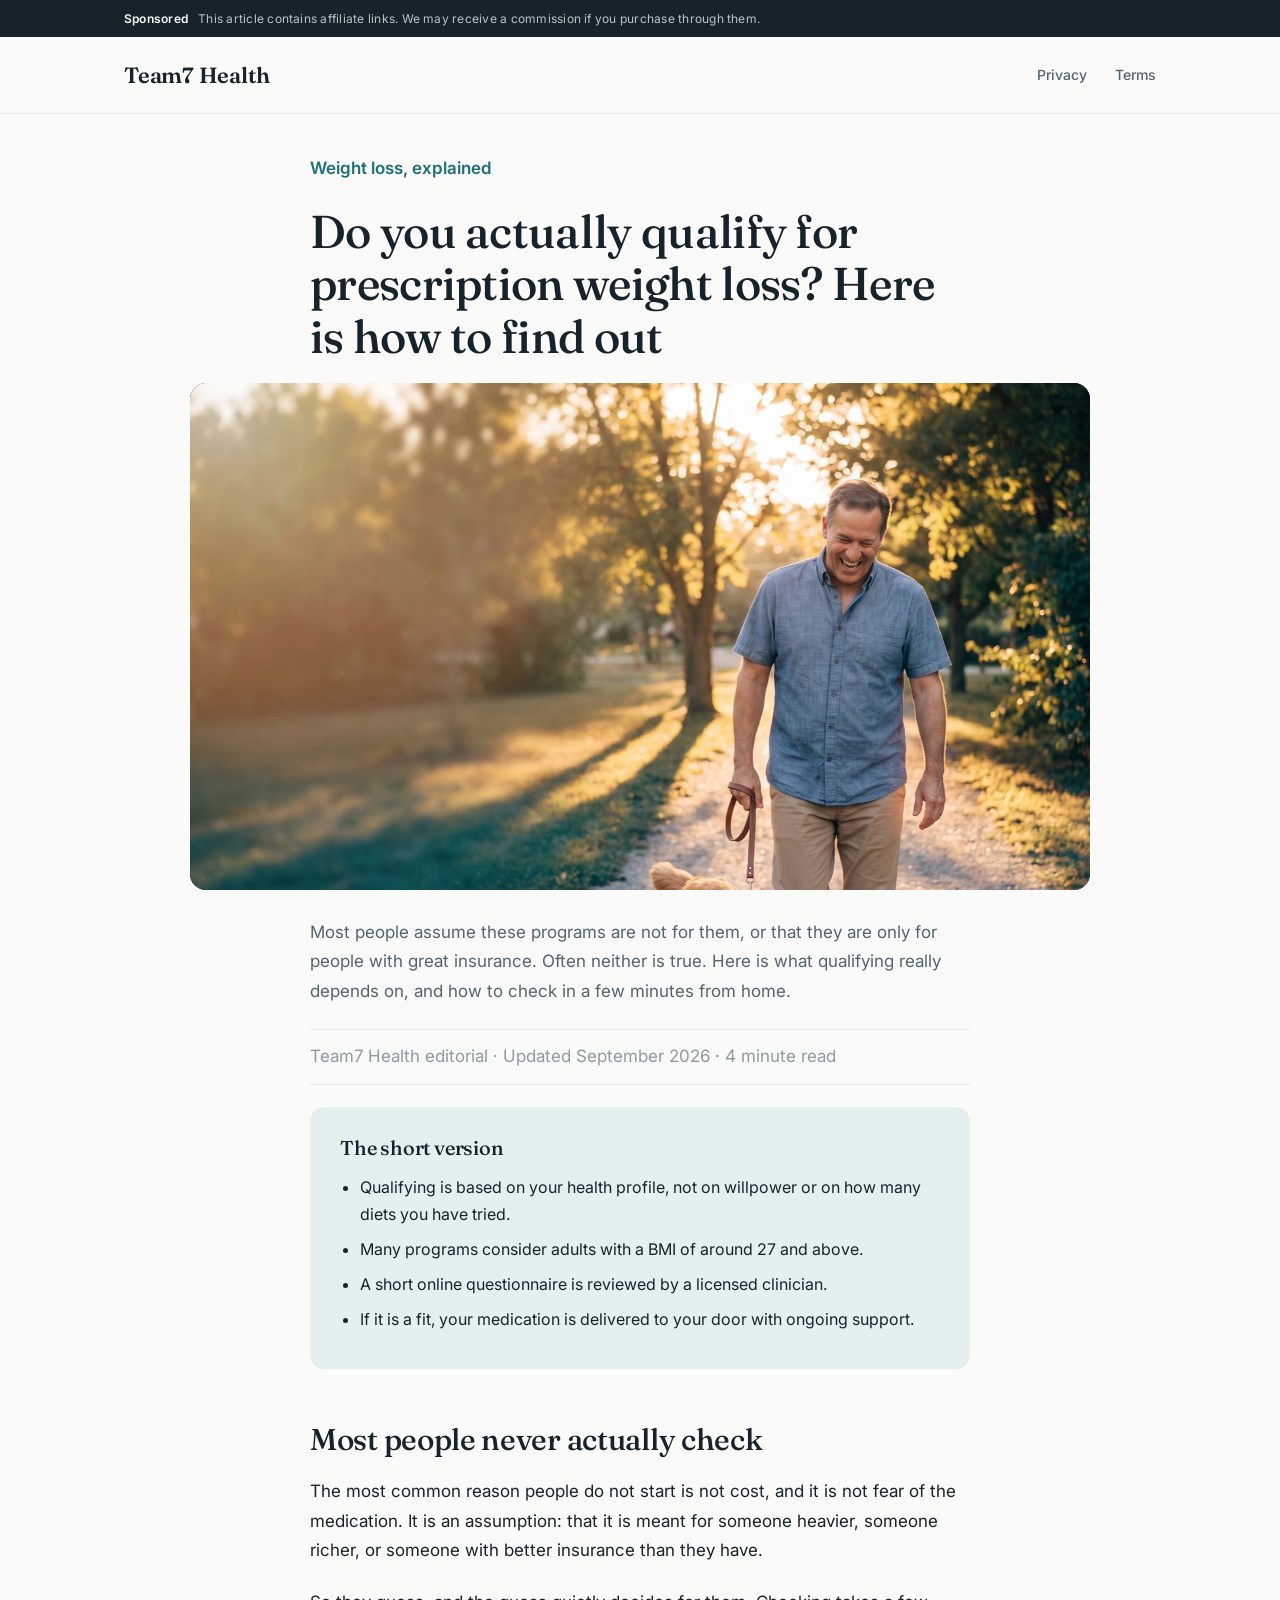
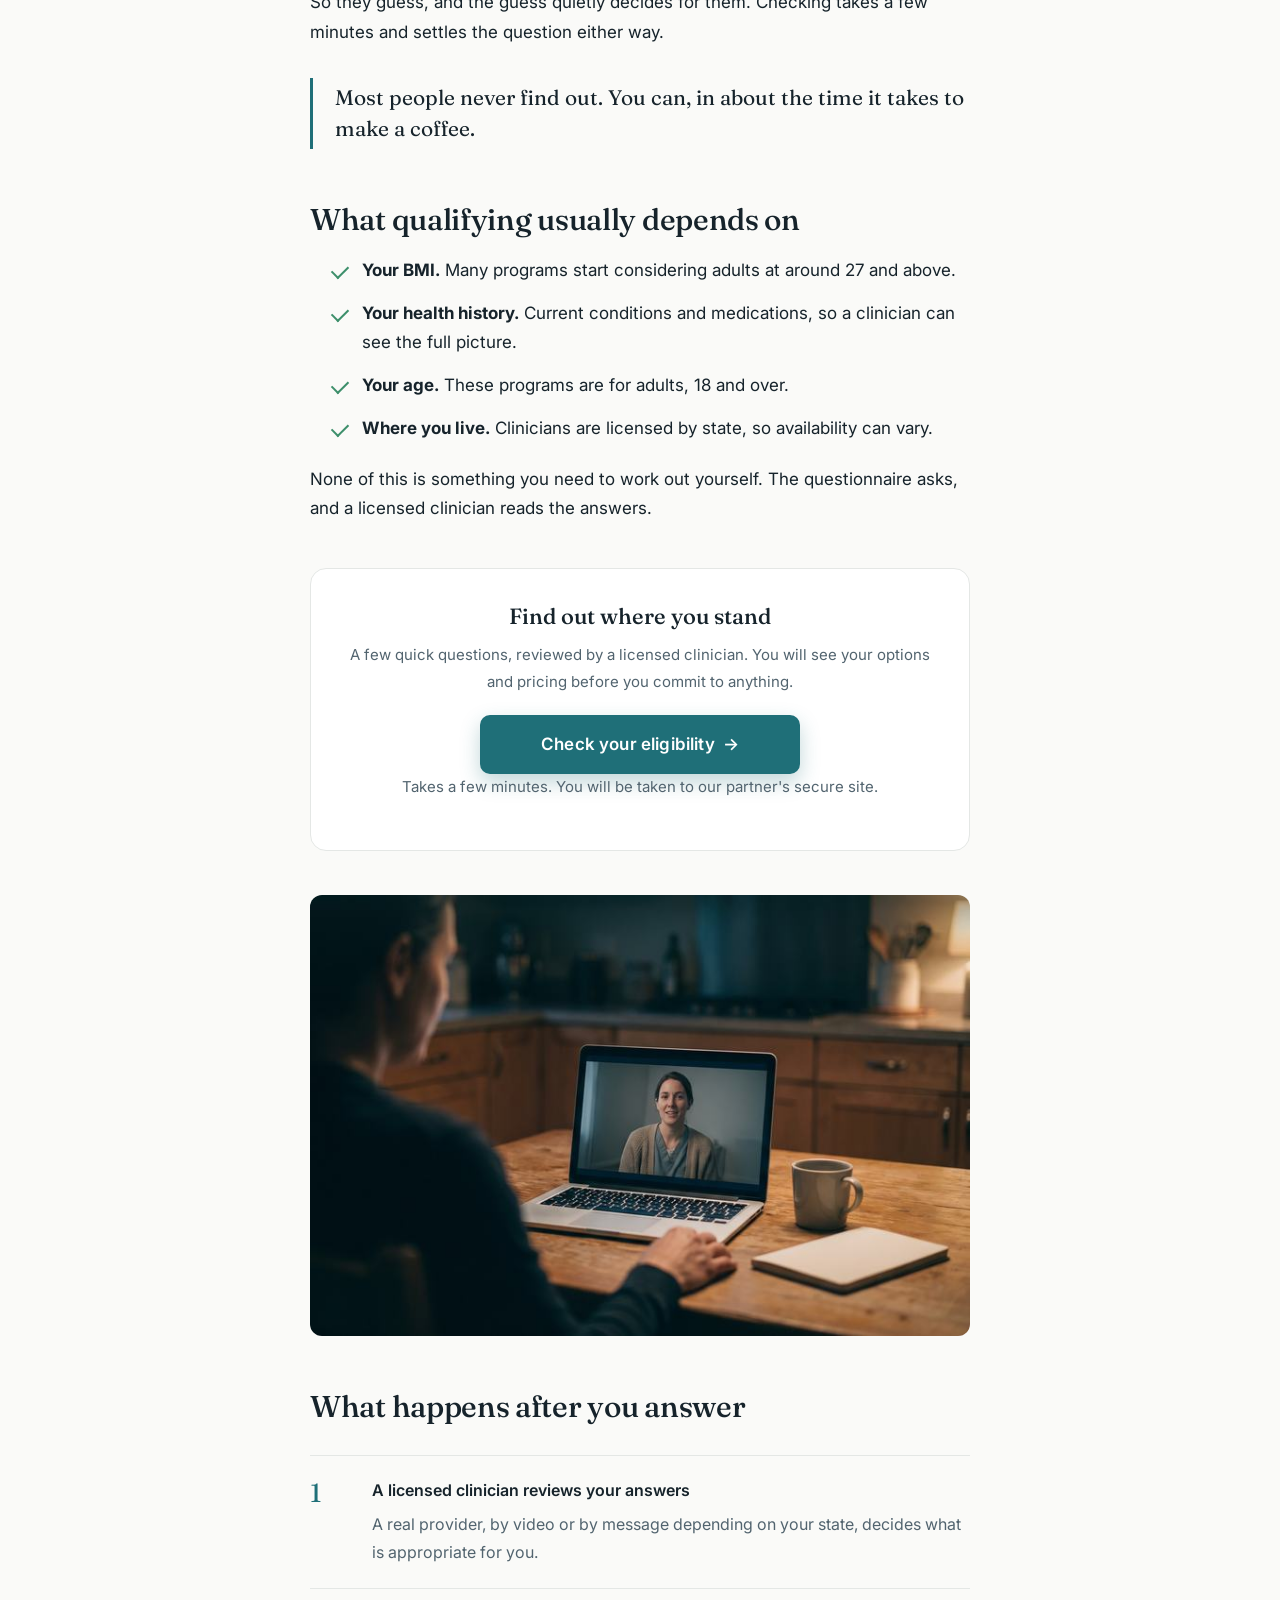
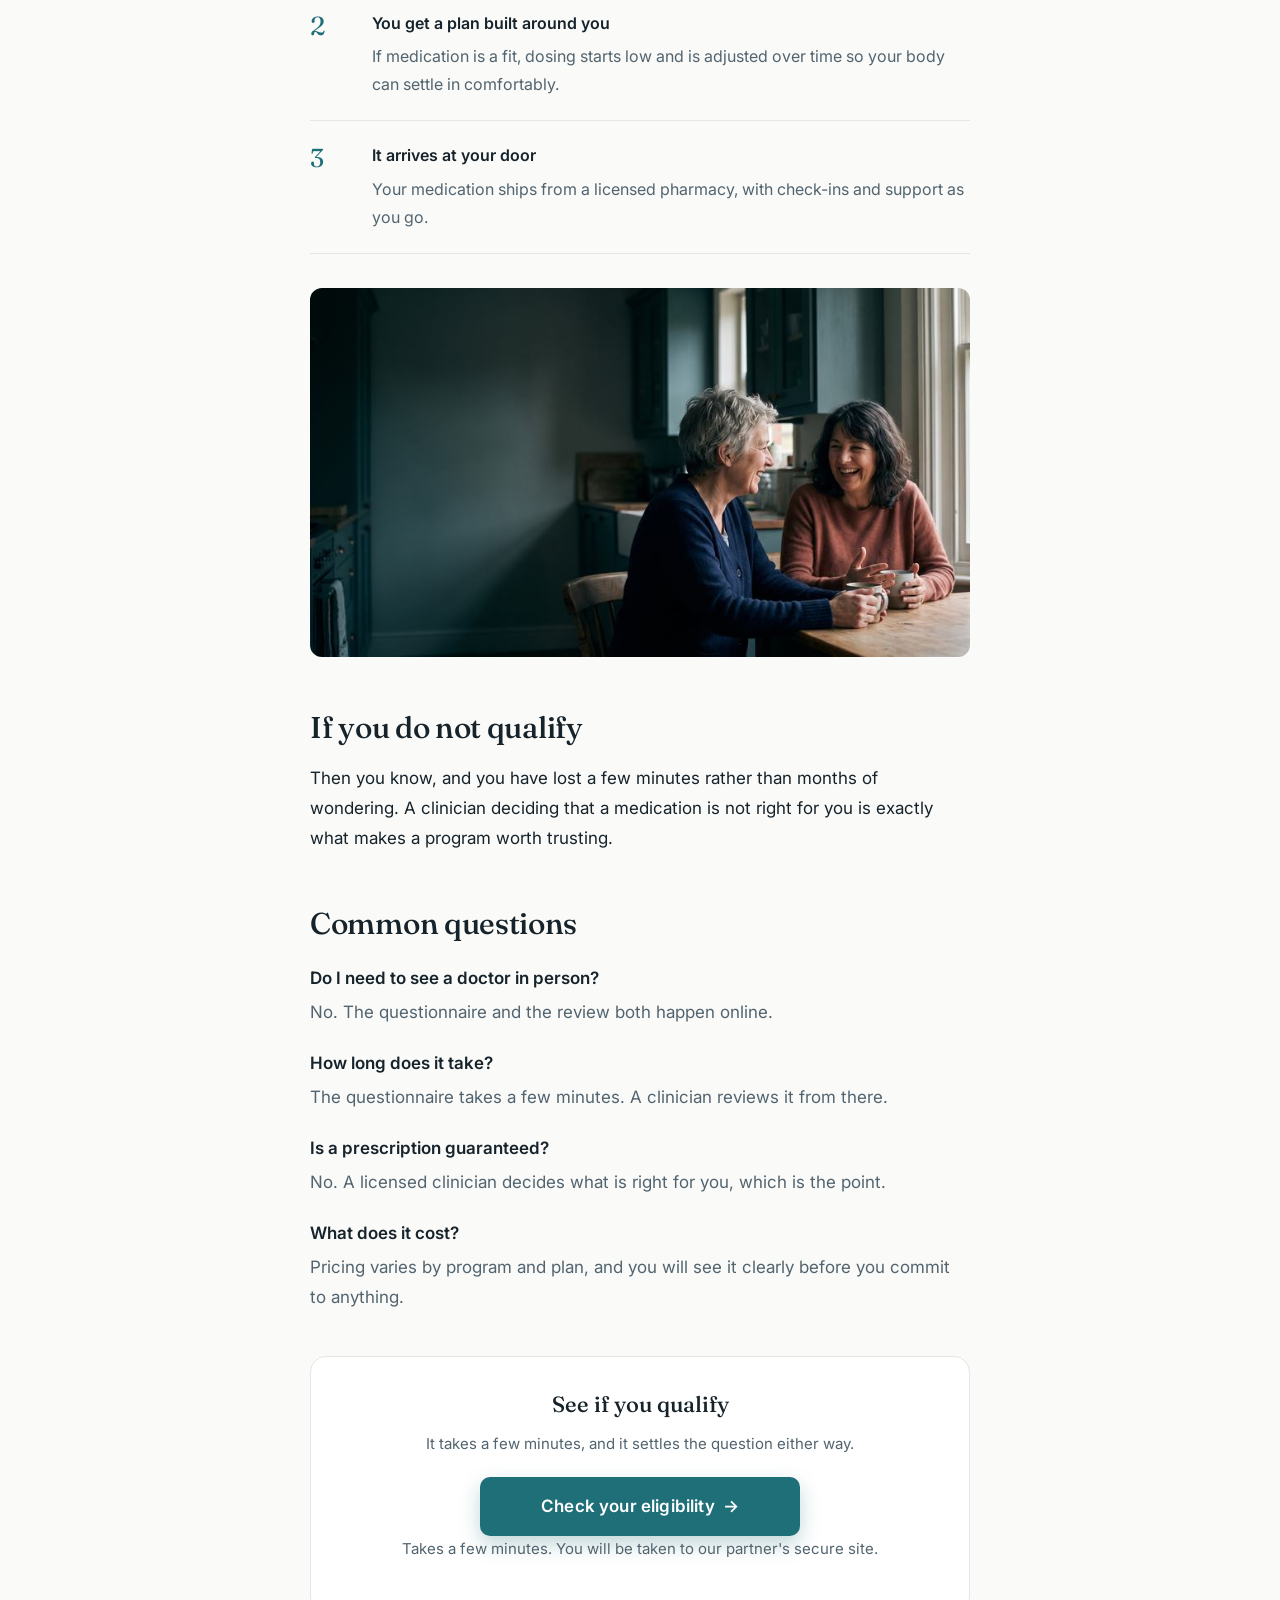
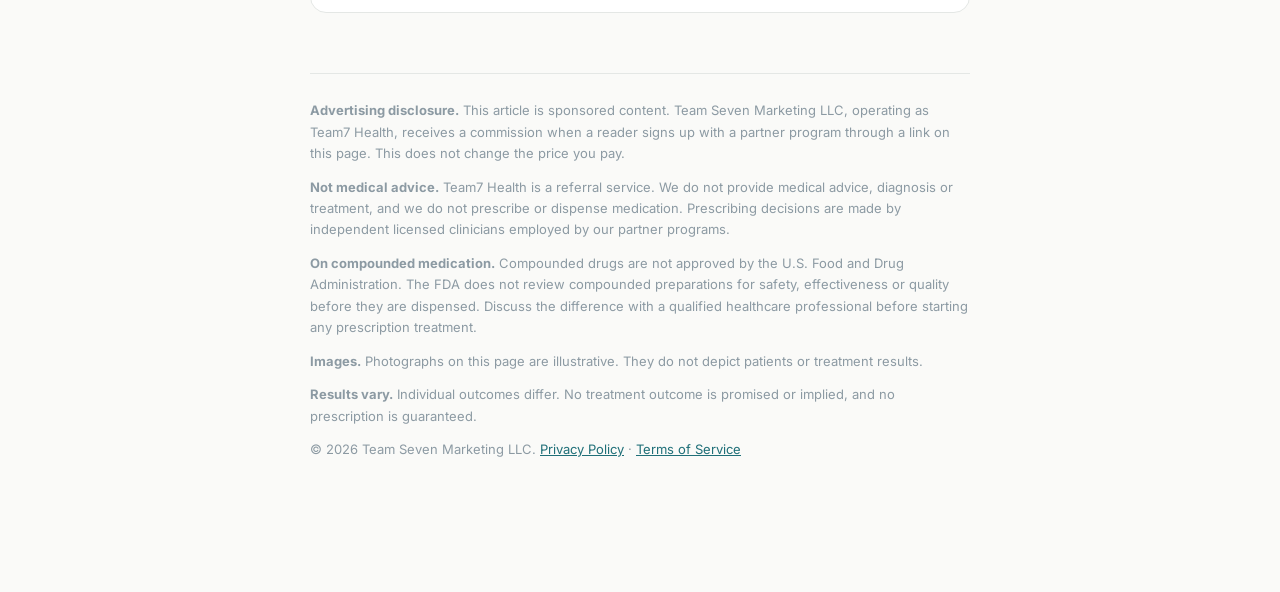
==== guide-b.html @ 20cb5b80 "tracking: carry CTA + variant to /go so click-out attribution survives unload" ====
<!DOCTYPE html>
<html lang="en">
<head>
<meta charset="UTF-8">
<meta name="viewport" content="width=device-width, initial-scale=1.0">
<title>Do you qualify for prescription weight loss? | Team7 Health</title>
<meta name="description" content="What qualifying for a prescription weight-loss program actually involves, and how to find out in a few minutes.">
<meta name="robots" content="noindex, follow">
<link rel="stylesheet" href="styles.css">
<script>try{sessionStorage.setItem('t7_ab_page','advertorial_v2_qualify');}catch(e){}</script>
<script src="analytics.js"></script>
<style>
  /* ---- Advertorial-only styles. Scoped so shared pages are untouched. ---- */
  .ad-label {
    background: var(--text-primary);
    color: #FAFAF8;
    font-size: 12px;
    letter-spacing: 0.02em;
    padding: 9px 0;
  }
  .ad-label .wrap { display: flex; gap: 10px; align-items: baseline; flex-wrap: wrap; }
  .ad-label strong { font-weight: 600; }
  .ad-label span { color: #B9C4C9; }

  .article { padding: 40px 0 120px; }
  .measure { max-width: 660px; margin: 0 auto; }

  .kicker {
    font-family: var(--font-body);
    font-size: 13px;
    font-weight: 600;
    color: var(--accent);
    margin: 0 0 14px;
  }
  h1.headline {
    font-family: var(--font-display);
    font-weight: 500;
    font-size: clamp(30px, 5.2vw, 46px);
    line-height: 1.14;
    letter-spacing: -0.015em;
    margin: 0 0 20px;
  }
  .standfirst {
    font-size: 19px;
    line-height: 1.65;
    color: var(--text-secondary);
    margin: 0 0 24px;
  }
  .byline {
    font-size: 13px;
    color: var(--text-muted);
    border-top: 1px solid var(--border);
    border-bottom: 1px solid var(--border);
    padding: 12px 0;
    margin-bottom: 36px;
  }

  .lead-img {
    width: 100%;
    max-width: 900px;
    margin: 0 auto 44px;
    display: block;
    height: clamp(220px, 38vw, 380px);
    object-fit: cover;
    border-radius: 14px;
  }

  .article p { font-size: 17px; line-height: 1.75; margin: 0 0 22px; }
  .article h2 {
    font-family: var(--font-display);
    font-weight: 500;
    font-size: clamp(23px, 3.4vw, 30px);
    line-height: 1.25;
    letter-spacing: -0.01em;
    margin: 52px 0 18px;
  }
  .article h3 {
    font-family: var(--font-body);
    font-size: 16px;
    font-weight: 600;
    margin: 30px 0 10px;
  }
  .article ul { margin: 0 0 22px; padding-left: 22px; }
  .article li { font-size: 17px; line-height: 1.7; margin-bottom: 10px; }
  .article a { color: var(--accent); }

  .summary {
    background: var(--accent-soft);
    border-radius: 14px;
    padding: 28px 30px;
    margin: 0 0 44px;
  }
  .summary h2 { margin: 0 0 14px; font-size: 20px; }
  .summary ul { margin: 0; padding-left: 20px; }
  .summary li { font-size: 16px; margin-bottom: 8px; }

  /* Process sequence - genuinely a sequence, so it is numbered */
  .seq { margin: 30px 0 34px; border-top: 1px solid var(--border); }
  .seq-item {
    display: grid;
    grid-template-columns: 44px 1fr;
    gap: 18px;
    padding: 22px 0;
    border-bottom: 1px solid var(--border);
  }
  .seq-num {
    font-family: var(--font-display);
    font-size: 26px;
    color: var(--accent);
    line-height: 1;
    padding-top: 2px;
  }
  .seq-item h3 { margin: 0 0 6px; }
  .seq-item p { margin: 0; font-size: 16px; color: var(--text-secondary); }

  .compare { width: 100%; border-collapse: collapse; margin: 26px 0 30px; font-size: 15px; }
  .compare th, .compare td {
    text-align: left; padding: 13px 14px; border-bottom: 1px solid var(--border); vertical-align: top;
  }
  .compare th { font-weight: 600; font-size: 13px; color: var(--text-muted); }
  .compare td:first-child { font-weight: 500; width: 34%; }

  .callout {
    border-left: 3px solid var(--accent);
    padding: 4px 0 4px 22px;
    margin: 30px 0 34px;
  }
  .callout p { margin: 0; font-family: var(--font-display); font-size: 21px; line-height: 1.5; color: var(--text-primary); }

  .checklist { list-style: none; padding: 0; margin: 22px 0 30px; }
  .checklist li {
    padding-left: 30px;
    position: relative;
    margin-bottom: 14px;
  }
  .checklist li::before {
    content: "";
    position: absolute; left: 0; top: 9px;
    width: 14px; height: 8px;
    border-left: 2px solid var(--success);
    border-bottom: 2px solid var(--success);
    transform: rotate(-45deg);
  }

  .cta-block {
    background: var(--surface);
    border: 1px solid var(--border);
    border-radius: 16px;
    padding: 30px;
    margin: 44px 0;
    text-align: center;
  }
  .cta-block h3 { font-family: var(--font-display); font-weight: 500; font-size: 22px; margin: 0 0 8px; }
  .cta-block p { font-size: 15px; color: var(--text-secondary); margin: 0 0 20px; }
  .cta-block .btn { width: 100%; max-width: 320px; }
  .cta-note { font-size: 12px; color: var(--text-muted); margin: 20px 0 0; }

  .disclosures {
    margin-top: 60px;
    padding-top: 26px;
    border-top: 1px solid var(--border);
    font-size: 13px;
    line-height: 1.65;
    color: var(--text-muted);
  }
  .disclosures p { font-size: 13px; line-height: 1.65; margin: 0 0 12px; }

  /* Sticky mobile CTA */
  .sticky-cta {
    position: fixed; left: 0; right: 0; bottom: 0; z-index: 20;
    background: rgba(250,250,248,0.96);
    backdrop-filter: blur(8px);
    border-top: 1px solid var(--border);
    padding: 12px 16px;
    display: none;
  }
  .sticky-cta .btn { width: 100%; }
  @media (max-width: 900px) {
    .sticky-cta { display: block; }
    body { padding-bottom: 88px; }
  }
  @media (max-width: 480px) {
    .article { padding-top: 26px; }
    .summary { padding: 22px 20px; }
    .cta-block { padding: 24px 20px; }
    /* Do NOT use the padding shorthand on body here. It silently resets
       padding-bottom from the 900px block and buries the disclosures. */
    body { padding-bottom: 88px; }
  }

  /* Buttons inside the article inherit .article a { color: accent }, which made the
     label teal-on-teal. Force white on every state. */
  .article a.btn, .article a.btn:visited, .sticky-cta a.btn, .sticky-cta a.btn:visited { color: #fff; }
  .btn.cta { font-size: 17px; padding: 16px 30px; min-height: 54px; border-radius: 10px;
             box-shadow: 0 8px 20px rgba(31,111,120,0.28); letter-spacing: 0.01em; }
  .btn.cta .arrow { display: inline-block; transition: transform 0.15s ease; }
  .btn.cta:hover .arrow { transform: translateX(3px); }

  /* Lead photo: our own photography, slow cinematic zoom instead of a heavy video */
  .lead-figure { margin: 6px auto 28px; max-width: 900px; aspect-ratio: 16 / 9;
                 border-radius: 16px; overflow: hidden; background: #1c2b30; }
  .lead-figure img { width: 100%; height: 100%; object-fit: cover; display: block;
                     transform-origin: 62% 48%; animation: t7zoom 26s ease-out forwards; }
  @keyframes t7zoom { from { transform: scale(1); } to { transform: scale(1.09); } }
  figure.inline { margin: 34px 0 30px; }
  figure.inline img { width: 100%; height: auto; display: block; border-radius: 12px; }
  @media (max-width: 480px) { .lead-figure { border-radius: 0; width: 100vw; max-width: 100vw; margin-left: calc(50% - 50vw); margin-right: calc(50% - 50vw); } }

  .faq h3 { font-size: 17px; margin: 22px 0 6px; }
  .faq p { margin: 0 0 6px; color: var(--text-secondary); }
  @media (prefers-reduced-motion: reduce) {
    * { transition: none !important; animation: none !important; }
  }
</style>
</head>
<body>

<!-- Disclosure sits above everything. FTC requires it before the reader
     reaches the advertising page, not buried at the bottom. -->
<div class="ad-label">
  <div class="wrap">
    <strong>Sponsored</strong>
    <span>This article contains affiliate links. We may receive a commission if you purchase through them.</span>
  </div>
</div>

<header class="site">
  <div class="wrap">
    <a class="logo" href="/">Team7 Health</a>
    <nav class="site-nav">
      <a href="/privacy">Privacy</a>
      <a href="/terms">Terms</a>
    </nav>
  </div>
</header>

<div class="article">
  <div class="wrap">

    <div class="measure">
      <p class="kicker">Weight loss, explained</p>
      <h1 class="headline">Do you actually qualify for prescription weight loss? Here is how to find out</h1>
    </div>
    <figure class="lead-figure"><img src="/assets/images/guide-walk-1600.jpg" srcset="/assets/images/guide-walk-800.jpg 800w, /assets/images/guide-walk-1600.jpg 1600w" sizes="(max-width: 900px) 100vw, 900px" width="1600" height="900" fetchpriority="high" alt="A man walking his dog on a park path in late afternoon light"></figure>
    <div class="measure">
      <p class="standfirst">Most people assume these programs are not for them, or that they are only for people with great insurance. Often neither is true. Here is what qualifying really depends on, and how to check in a few minutes from home.</p>
      <p class="byline">Team7 Health editorial &middot; Updated September 2026 &middot; 4 minute read</p>

      <div class="summary">
        <h2>The short version</h2>
        <ul>
          <li>Qualifying is based on your health profile, not on willpower or on how many diets you have tried.</li>
          <li>Many programs consider adults with a BMI of around 27 and above.</li>
          <li>A short online questionnaire is reviewed by a licensed clinician.</li>
          <li>If it is a fit, your medication is delivered to your door with ongoing support.</li>
        </ul>
      </div>

      <h2>Most people never actually check</h2>
      <p>The most common reason people do not start is not cost, and it is not fear of the medication. It is an assumption: that it is meant for someone heavier, someone richer, or someone with better insurance than they have.</p>
      <p>So they guess, and the guess quietly decides for them. Checking takes a few minutes and settles the question either way.</p>

      <div class="callout">
        <p>Most people never find out. You can, in about the time it takes to make a coffee.</p>
      </div>

      <h2>What qualifying usually depends on</h2>
      <ul class="checklist">
        <li><strong>Your BMI.</strong> Many programs start considering adults at around 27 and above.</li>
        <li><strong>Your health history.</strong> Current conditions and medications, so a clinician can see the full picture.</li>
        <li><strong>Your age.</strong> These programs are for adults, 18 and over.</li>
        <li><strong>Where you live.</strong> Clinicians are licensed by state, so availability can vary.</li>
      </ul>
      <p>None of this is something you need to work out yourself. The questionnaire asks, and a licensed clinician reads the answers.</p>

      <div class="cta-block">
          <h3>Find out where you stand</h3>
          <p>A few quick questions, reviewed by a licensed clinician. You will see your options and pricing before you commit to anything.</p>
          <a class="btn cta" href="/go.html?offer=auto" data-cta="mid-article">Check your eligibility <span class="arrow" aria-hidden="true">&rarr;</span></a>
          <p class="cta-note">Takes a few minutes. You will be taken to our partner's secure site.</p>
        </div>

      <figure class="inline"><img src="/assets/images/guide-consult-1200.jpg" srcset="/assets/images/guide-consult-700.jpg 700w, /assets/images/guide-consult-1200.jpg 1200w" sizes="(max-width: 700px) 100vw, 680px" width="1200" height="800" loading="lazy" alt="A laptop on a kitchen table during an online consultation with a clinician"></figure>
      <h2>What happens after you answer</h2>
      <div class="seq">
        <div class="seq-item"><div class="seq-num">1</div><div>
          <h3>A licensed clinician reviews your answers</h3>
          <p>A real provider, by video or by message depending on your state, decides what is appropriate for you.</p>
        </div></div>
        <div class="seq-item"><div class="seq-num">2</div><div>
          <h3>You get a plan built around you</h3>
          <p>If medication is a fit, dosing starts low and is adjusted over time so your body can settle in comfortably.</p>
        </div></div>
        <div class="seq-item"><div class="seq-num">3</div><div>
          <h3>It arrives at your door</h3>
          <p>Your medication ships from a licensed pharmacy, with check-ins and support as you go.</p>
        </div></div>
      </div>

      <figure class="inline"><img src="/assets/images/guide-hero-1600.jpg" srcset="/assets/images/guide-hero-800.jpg 800w, /assets/images/guide-hero-1600.jpg 1600w" sizes="(max-width: 700px) 100vw, 680px" width="1600" height="893" loading="lazy" alt="Two friends talking over tea at a kitchen table"></figure>
      <h2>If you do not qualify</h2>
      <p>Then you know, and you have lost a few minutes rather than months of wondering. A clinician deciding that a medication is not right for you is exactly what makes a program worth trusting.</p>

      <h2>Common questions</h2>
      <div class="faq">
        <h3>Do I need to see a doctor in person?</h3>
        <p>No. The questionnaire and the review both happen online.</p>
        <h3>How long does it take?</h3>
        <p>The questionnaire takes a few minutes. A clinician reviews it from there.</p>
        <h3>Is a prescription guaranteed?</h3>
        <p>No. A licensed clinician decides what is right for you, which is the point.</p>
        <h3>What does it cost?</h3>
        <p>Pricing varies by program and plan, and you will see it clearly before you commit to anything.</p>
      </div>

      <div class="cta-block">
          <h3>See if you qualify</h3>
          <p>It takes a few minutes, and it settles the question either way.</p>
          <a class="btn cta" href="/go.html?offer=auto" data-cta="end-of-article">Check your eligibility <span class="arrow" aria-hidden="true">&rarr;</span></a>
          <p class="cta-note">Takes a few minutes. You will be taken to our partner's secure site.</p>
        </div>

      <div class="disclosures">
        <p><strong>Advertising disclosure.</strong> This article is sponsored content. Team Seven Marketing LLC, operating as Team7 Health, receives a commission when a reader signs up with a partner program through a link on this page. This does not change the price you pay.</p>
        <p><strong>Not medical advice.</strong> Team7 Health is a referral service. We do not provide medical advice, diagnosis or treatment, and we do not prescribe or dispense medication. Prescribing decisions are made by independent licensed clinicians employed by our partner programs.</p>
        <p><strong>On compounded medication.</strong> Compounded drugs are not approved by the U.S. Food and Drug Administration. The FDA does not review compounded preparations for safety, effectiveness or quality before they are dispensed. Discuss the difference with a qualified healthcare professional before starting any prescription treatment.</p>
        <p><strong>Images.</strong> Photographs on this page are illustrative. They do not depict patients or treatment results.</p>
        <p><strong>Results vary.</strong> Individual outcomes differ. No treatment outcome is promised or implied, and no prescription is guaranteed.</p>
        <p>&copy; 2026 Team Seven Marketing LLC. <a href="/privacy">Privacy Policy</a> &middot; <a href="/terms">Terms of Service</a></p>
      </div>

    </div>
  </div>
</div>

<div class="sticky-cta">
  <a class="btn cta" href="/go.html?offer=auto" data-cta="sticky">Check your eligibility <span class="arrow" aria-hidden="true">&rarr;</span></a>
</div>

<script>
(function () {
  if (!window.T7Analytics) return;

  T7Analytics.track('page_view_advertorial', { page_variant: 'advertorial_v2_qualify' });

  // Attach attribution to every outbound offer link at click time.
  document.querySelectorAll('a[href^="/go.html"]').forEach(function (a) {
    a.addEventListener('click', function () {
      T7Analytics.track('offer_clickout', {
        offer_name: 'trimrx',
        source: a.getAttribute('data-cta') || 'unknown'
      });
    });
    var u = new URL(a.getAttribute('href'), window.location.origin);
    u.searchParams.set('subid1', T7Attribution.mgidClickId() || 'direct');
    u.searchParams.set('subid2', T7Analytics.sessionId());
      u.searchParams.set('src', a.getAttribute('data-cta') || 'unknown');
      u.searchParams.set('pv', 'advertorial_v2_qualify');
    a.setAttribute('href', u.pathname + u.search);
  });

  // Fire once when the sticky bar first becomes visible to the reader.
  var sticky = document.querySelector('.sticky-cta');
  if (sticky && getComputedStyle(sticky).display !== 'none') {
    T7Analytics.track('sticky_cta_shown', {});
  }
})();
</script>

</body>
</html>
---- styles.css ----
@import url('https://fonts.googleapis.com/css2?family=Fraunces:opsz,wght@9..144,400;9..144,500;9..144,600&family=Inter:wght@400;500;600&display=swap');

:root {
  --bg: #FAFAF8;
  --surface: #FFFFFF;
  --surface-alt: #F0F4F3;
  --text-primary: #16232B;
  --text-secondary: #52646F;
  --text-muted: #8C9AA3;
  --accent: #1F6F78;
  --accent-dark: #154F56;
  --accent-soft: #E4F0EF;
  --success: #3D8F6B;
  --success-soft: #E7F3ED;
  --border: #E4E7E5;
  --font-display: 'Fraunces', Georgia, serif;
  --font-body: 'Inter', -apple-system, sans-serif;
}

* { box-sizing: border-box; }

body {
  margin: 0;
  font-family: var(--font-body);
  color: var(--text-primary);
  background: var(--bg);
  line-height: 1.6;
}

.wrap { max-width: 1080px; margin: 0 auto; padding: 0 24px; }

/* Header */
header.site {
  position: sticky; top: 0; z-index: 10;
  background: rgba(250,250,248,0.92);
  backdrop-filter: blur(8px);
  border-bottom: 1px solid var(--border);
}
header.site .wrap {
  display: flex; align-items: center; justify-content: space-between;
  height: 76px;
}
.logo {
  font-family: var(--font-display);
  font-weight: 600;
  font-size: 22px;
  color: var(--text-primary);
  text-decoration: none;
  letter-spacing: -0.01em;
}
nav.site-nav { display: flex; align-items: center; gap: 28px; }
nav.site-nav a {
  color: var(--text-secondary);
  text-decoration: none;
  font-size: 14px;
  font-weight: 500;
}
nav.site-nav a:hover { color: var(--accent); }
nav.site-nav a.btn { color: white; }

/* Buttons */
.btn {
  display: inline-flex; align-items: center; justify-content: center; gap: 8px;
  background: var(--accent);
  color: white;
  padding: 14px 28px;
  border-radius: 8px;
  text-decoration: none;
  font-weight: 600;
  font-size: 15px;
  border: none;
  cursor: pointer;
  transition: background 0.15s ease;
}
.btn:hover { background: var(--accent-dark); }
.btn.small { padding: 10px 18px; font-size: 13px; }

/* Hero */
.hero { padding: 72px 0 88px; }
.hero .wrap { display: grid; grid-template-columns: 1.1fr 1fr; gap: 56px; align-items: center; }
.eyebrow {
  font-size: 12px; font-weight: 600; letter-spacing: 0.08em; text-transform: uppercase;
  color: var(--accent); margin: 0 0 16px;
}
h1.display {
  font-family: var(--font-display);
  font-weight: 500;
  font-size: 44px;
  line-height: 1.12;
  letter-spacing: -0.01em;
  margin: 0 0 20px;
  color: var(--text-primary);
}
.lede { font-size: 17px; color: var(--text-secondary); margin: 0 0 32px; max-width: 46ch; }
.hero-img { width: 100%; height: 400px; object-fit: cover; border-radius: 16px; }
.trust-line { margin-top: 20px; font-size: 13px; color: var(--text-muted); display: flex; align-items: center; gap: 8px; }

/* Sections */
section { padding: 64px 0; }
section.alt { background: var(--surface-alt); }
h2.section-title {
  font-family: var(--font-display);
  font-weight: 500;
  font-size: 30px;
  color: var(--text-primary);
  margin: 0 0 12px;
  text-align: center;
}
.section-sub { text-align: center; color: var(--text-secondary); font-size: 15px; max-width: 52ch; margin: 0 auto 48px; }

.steps { display: grid; grid-template-columns: repeat(3, 1fr); gap: 32px; }
.step .num {
  font-family: var(--font-display);
  font-size: 15px; font-weight: 600; color: var(--accent);
  margin-bottom: 12px;
}
.step h3 { font-size: 17px; margin: 0 0 8px; }
.step p { font-size: 14px; color: var(--text-secondary); margin: 0; }

.trust-grid { display: grid; grid-template-columns: 1fr 1fr; gap: 48px; align-items: center; }
.trust-img { width: 100%; height: 320px; object-fit: cover; border-radius: 16px; }
.stat-row { display: grid; grid-template-columns: repeat(3, 1fr); gap: 20px; margin-top: 28px; }
.stat { background: var(--surface); border: 1px solid var(--border); border-radius: 12px; padding: 18px; }
.stat .n { font-family: var(--font-display); font-size: 22px; color: var(--accent); }
.stat .l { font-size: 12px; color: var(--text-secondary); margin-top: 2px; }

/* Footer */
footer.site {
  border-top: 1px solid var(--border);
  padding: 36px 0;
  background: var(--surface);
}
footer.site .wrap { display: flex; flex-direction: column; gap: 12px; align-items: center; text-align: center; }
footer.site .links { display: flex; gap: 18px; }
footer.site a { color: var(--text-secondary); text-decoration: none; font-size: 13px; }
footer.site a:hover { color: var(--accent); }
footer.site .copyright { font-size: 12px; color: var(--text-muted); }

/* Legal pages */
.legal-page { padding: 64px 0 88px; }
.legal-card {
  background: var(--surface);
  border: 1px solid var(--border);
  border-radius: 16px;
  padding: 48px;
}
.legal-card h1 { font-family: var(--font-display); font-weight: 500; font-size: 32px; margin: 0 0 8px; }
.legal-card .updated { font-size: 13px; color: var(--text-muted); margin: 0 0 32px; }
.legal-card h2 { font-family: var(--font-display); font-weight: 500; font-size: 19px; margin: 32px 0 12px; }
.legal-card h3 { font-family: var(--font-display); font-weight: 500; font-size: 17px; margin: 28px 0 10px; }
.legal-card p { font-size: 15px; color: var(--text-secondary); margin: 0 0 14px; }
.legal-card .contact { margin-top: 36px; padding-top: 20px; border-top: 1px solid var(--border); font-size: 13px; color: var(--text-muted); }

@media (max-width: 800px) {
  .hero .wrap { grid-template-columns: 1fr; }
  .hero-img { height: 260px; }
  .steps { grid-template-columns: 1fr; }
  .trust-grid { grid-template-columns: 1fr; }
  .stat-row { grid-template-columns: 1fr; }
  h1.display { font-size: 32px; }
  .legal-card { padding: 28px; }
}
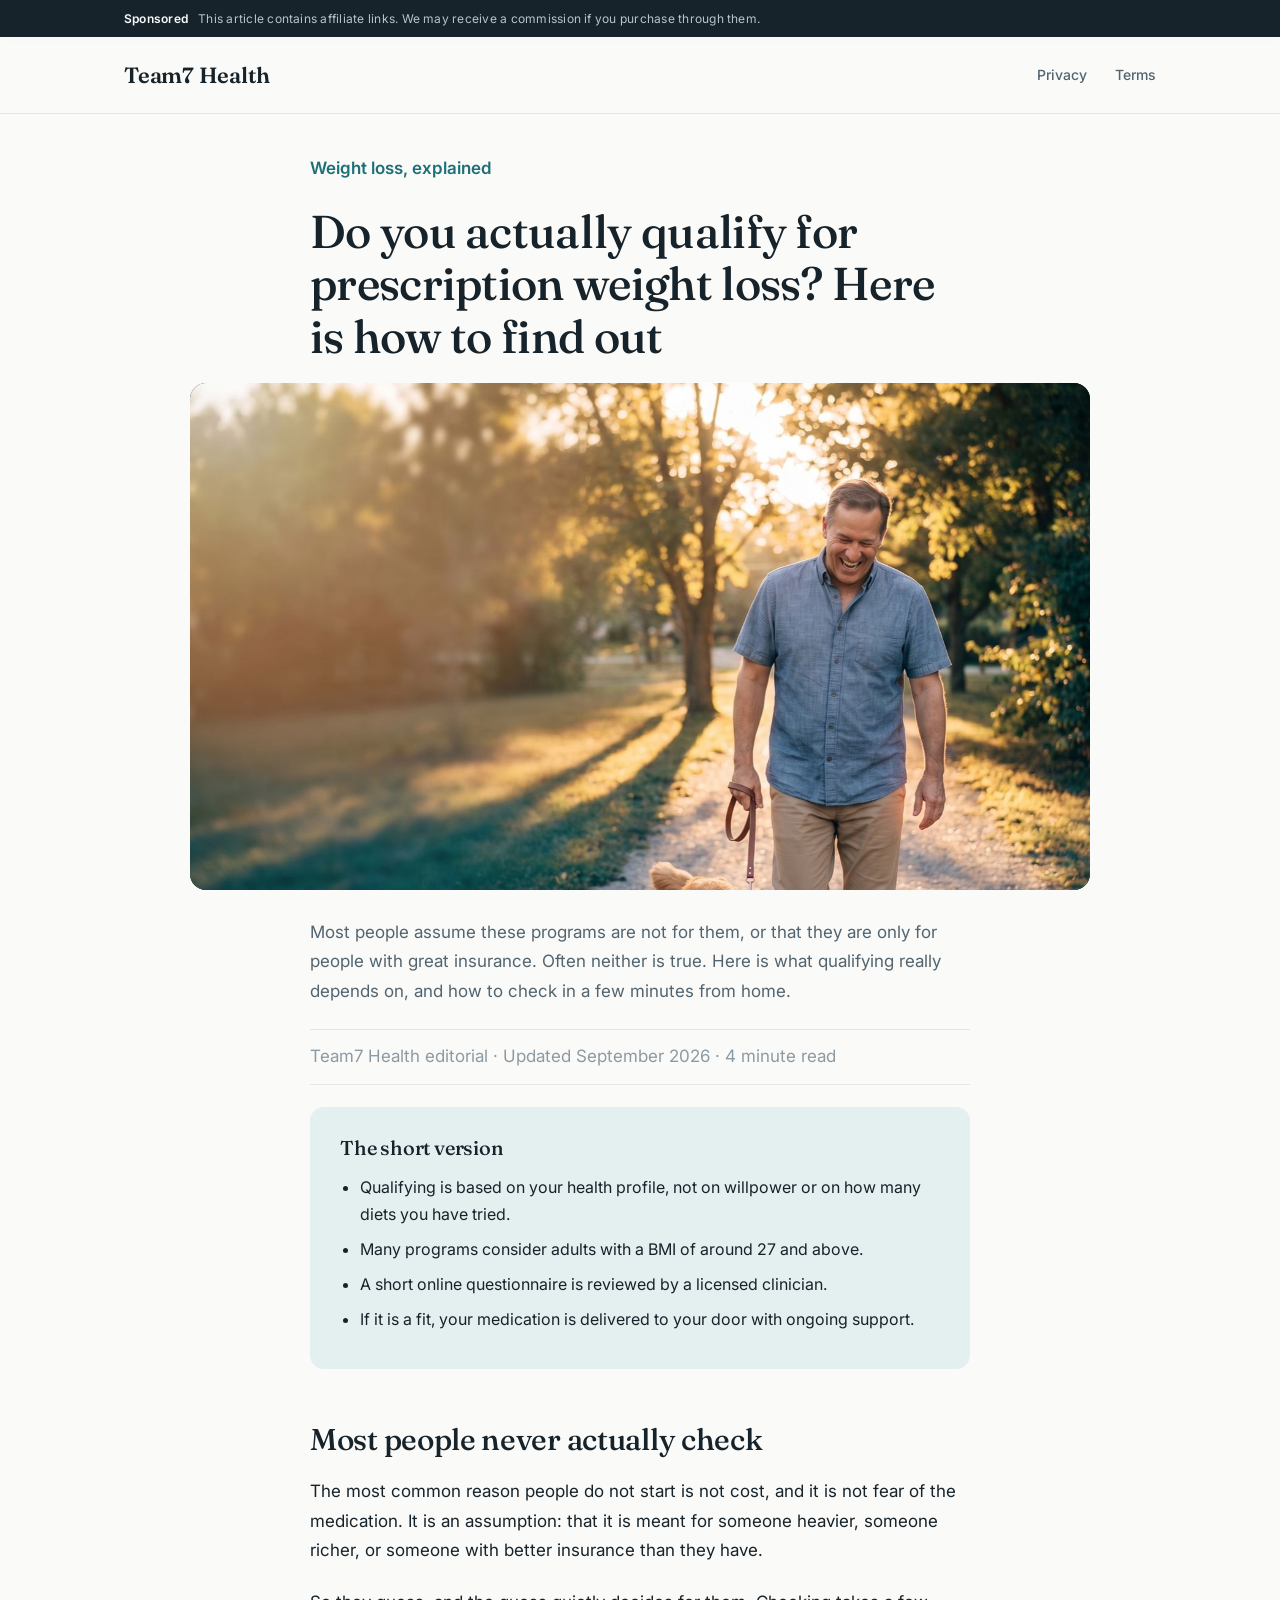
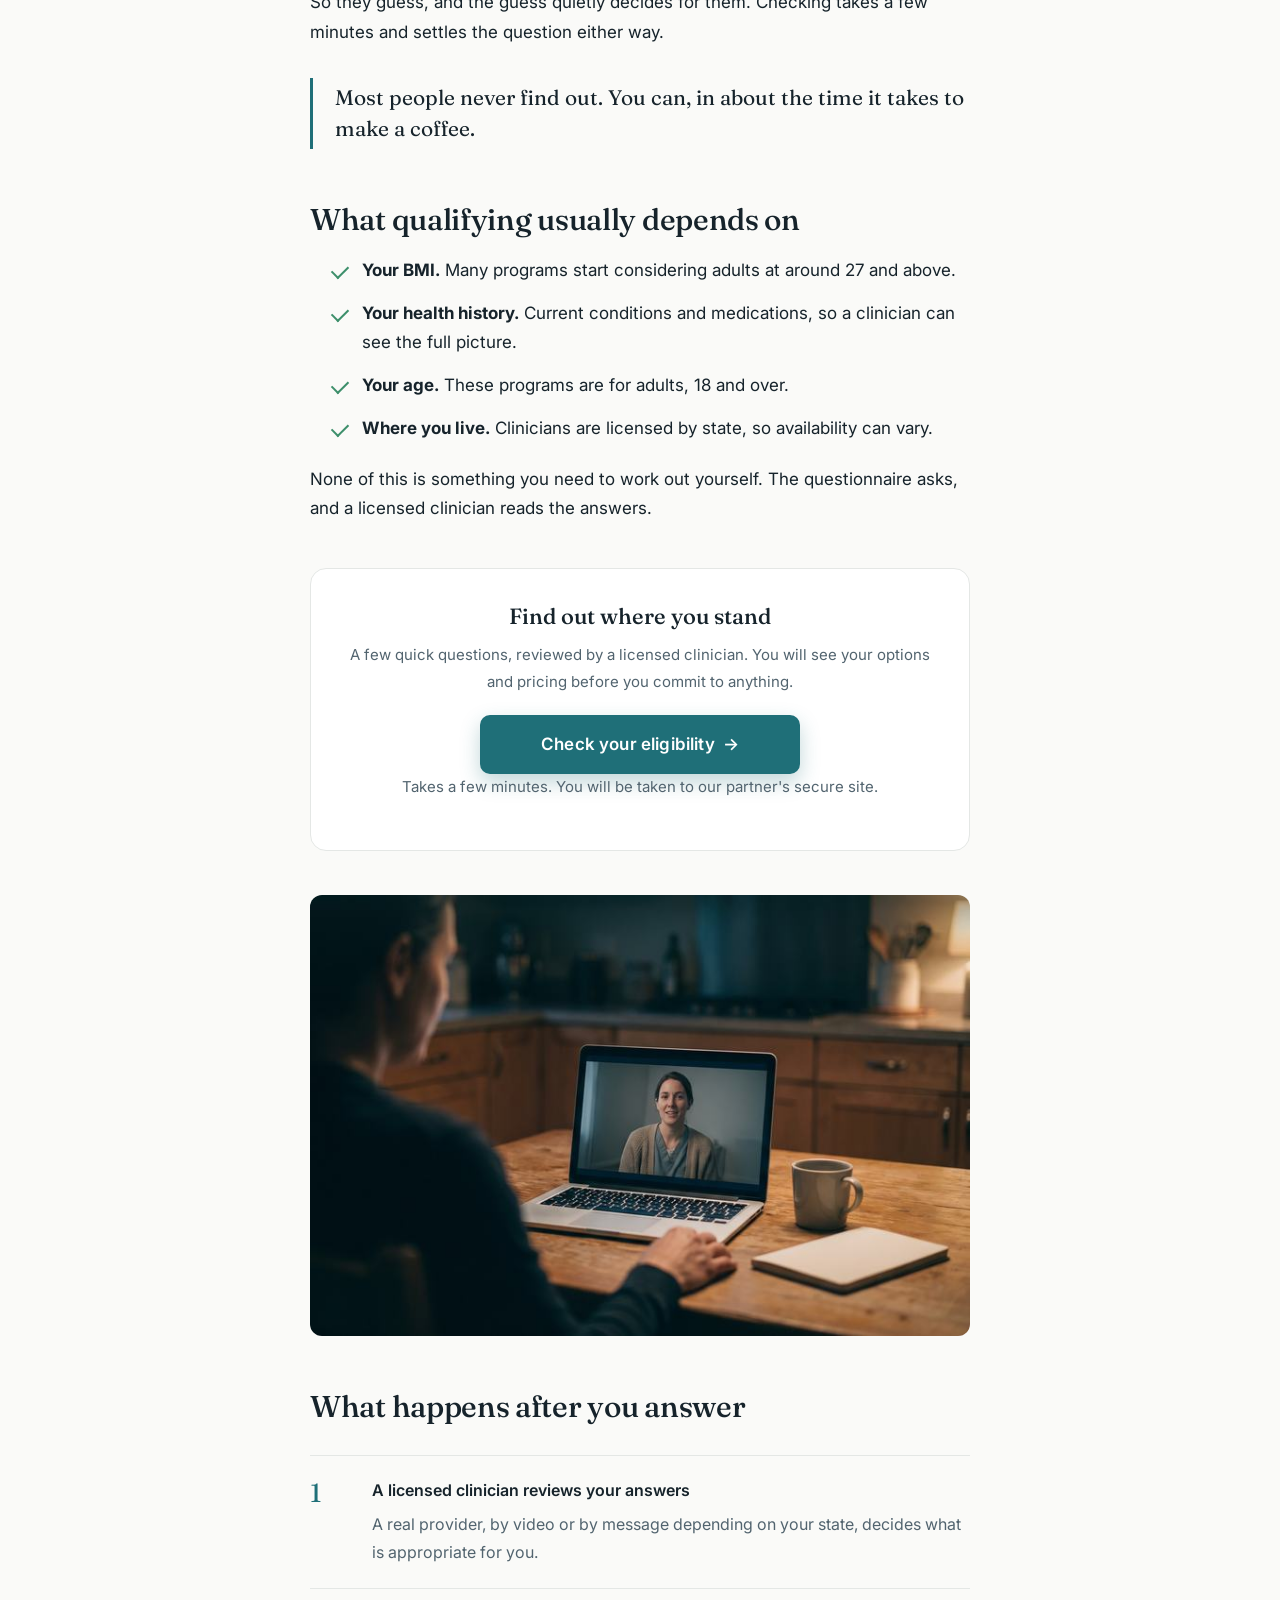
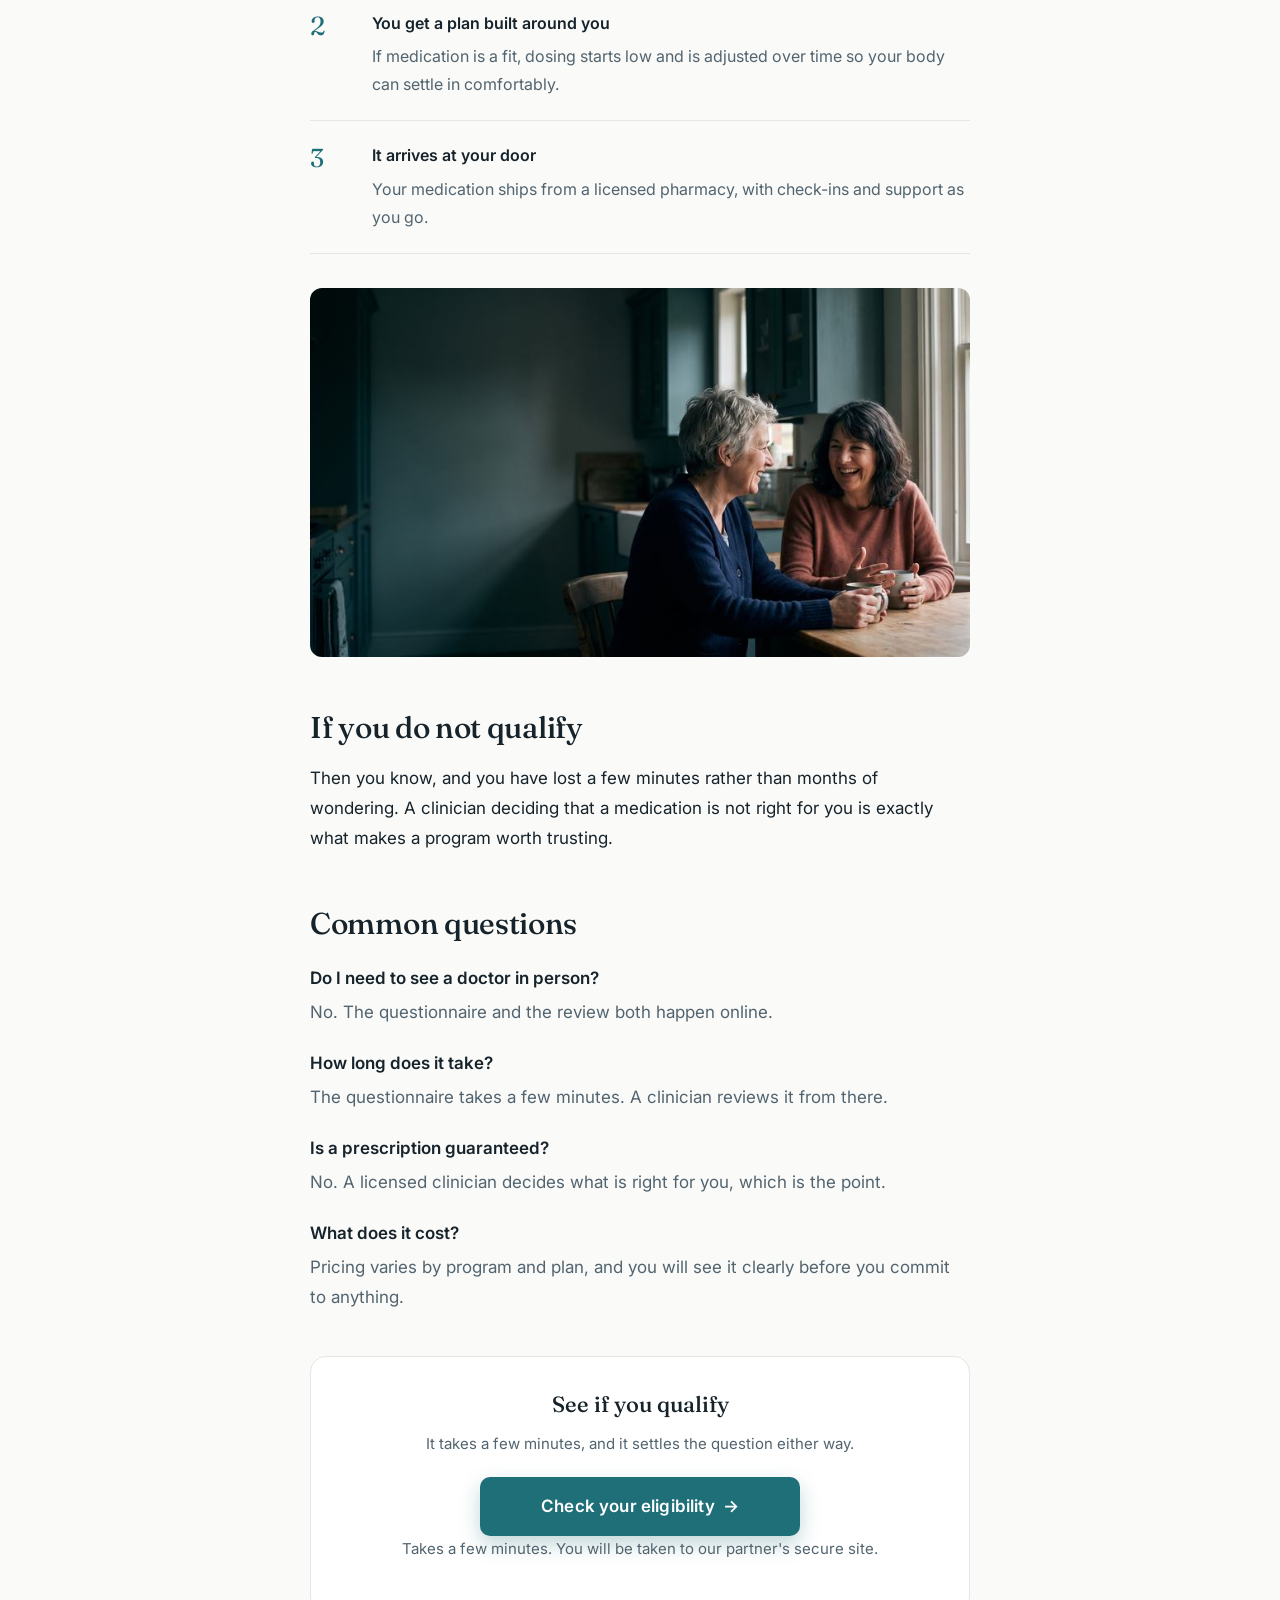
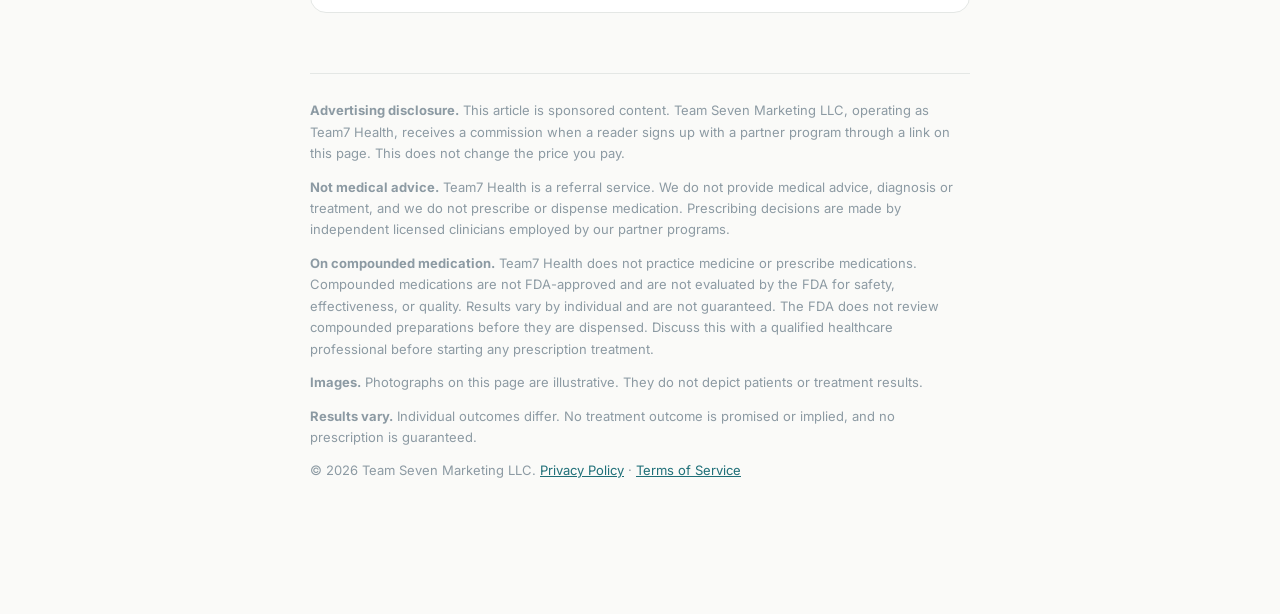
==== commit b3cb270f: "compliance: adopt TrimRx required disclaimer wording" ====
--- a/guide-b.html
+++ b/guide-b.html
@@ -8,6 +8,23 @@
 <meta name="robots" content="noindex, follow">
 <link rel="stylesheet" href="styles.css">
 <script>try{sessionStorage.setItem('t7_ab_page','advertorial_v2_qualify');}catch(e){}</script>
+<!-- Mgid Sensor. Also on the advertorials so MGID can measure landing rate and time on
+     site, not just the click-out. Without it the optimiser is half blind. -->
+<script type="text/javascript">
+(function() {
+    var d = document, w = window;
+    w.MgSensorData = w.MgSensorData || [];
+    w.MgSensorData.push({ cid: 988264, project: "a.mgid.com" });
+    var l = "a.mgid.com";
+    var n = d.getElementsByTagName("script")[0];
+    var s = d.createElement("script");
+    s.type = "text/javascript";
+    s.async = true;
+    var dt = !Date.now ? new Date().valueOf() : Date.now();
+    s.src = "https://" + l + "/mgsensor.js?d=" + dt;
+    n.parentNode.insertBefore(s, n);
+})();
+</script>
 <script src="analytics.js"></script>
 <style>
   /* ---- Advertorial-only styles. Scoped so shared pages are untouched. ---- */
@@ -323,7 +340,7 @@
       <div class="disclosures">
         <p><strong>Advertising disclosure.</strong> This article is sponsored content. Team Seven Marketing LLC, operating as Team7 Health, receives a commission when a reader signs up with a partner program through a link on this page. This does not change the price you pay.</p>
         <p><strong>Not medical advice.</strong> Team7 Health is a referral service. We do not provide medical advice, diagnosis or treatment, and we do not prescribe or dispense medication. Prescribing decisions are made by independent licensed clinicians employed by our partner programs.</p>
-        <p><strong>On compounded medication.</strong> Compounded drugs are not approved by the U.S. Food and Drug Administration. The FDA does not review compounded preparations for safety, effectiveness or quality before they are dispensed. Discuss the difference with a qualified healthcare professional before starting any prescription treatment.</p>
+        <p><strong>On compounded medication.</strong> Team7 Health does not practice medicine or prescribe medications. Compounded medications are not FDA-approved and are not evaluated by the FDA for safety, effectiveness, or quality. Results vary by individual and are not guaranteed. The FDA does not review compounded preparations before they are dispensed. Discuss this with a qualified healthcare professional before starting any prescription treatment.</p>
         <p><strong>Images.</strong> Photographs on this page are illustrative. They do not depict patients or treatment results.</p>
         <p><strong>Results vary.</strong> Individual outcomes differ. No treatment outcome is promised or implied, and no prescription is guaranteed.</p>
         <p>&copy; 2026 Team Seven Marketing LLC. <a href="/privacy">Privacy Policy</a> &middot; <a href="/terms">Terms of Service</a></p>
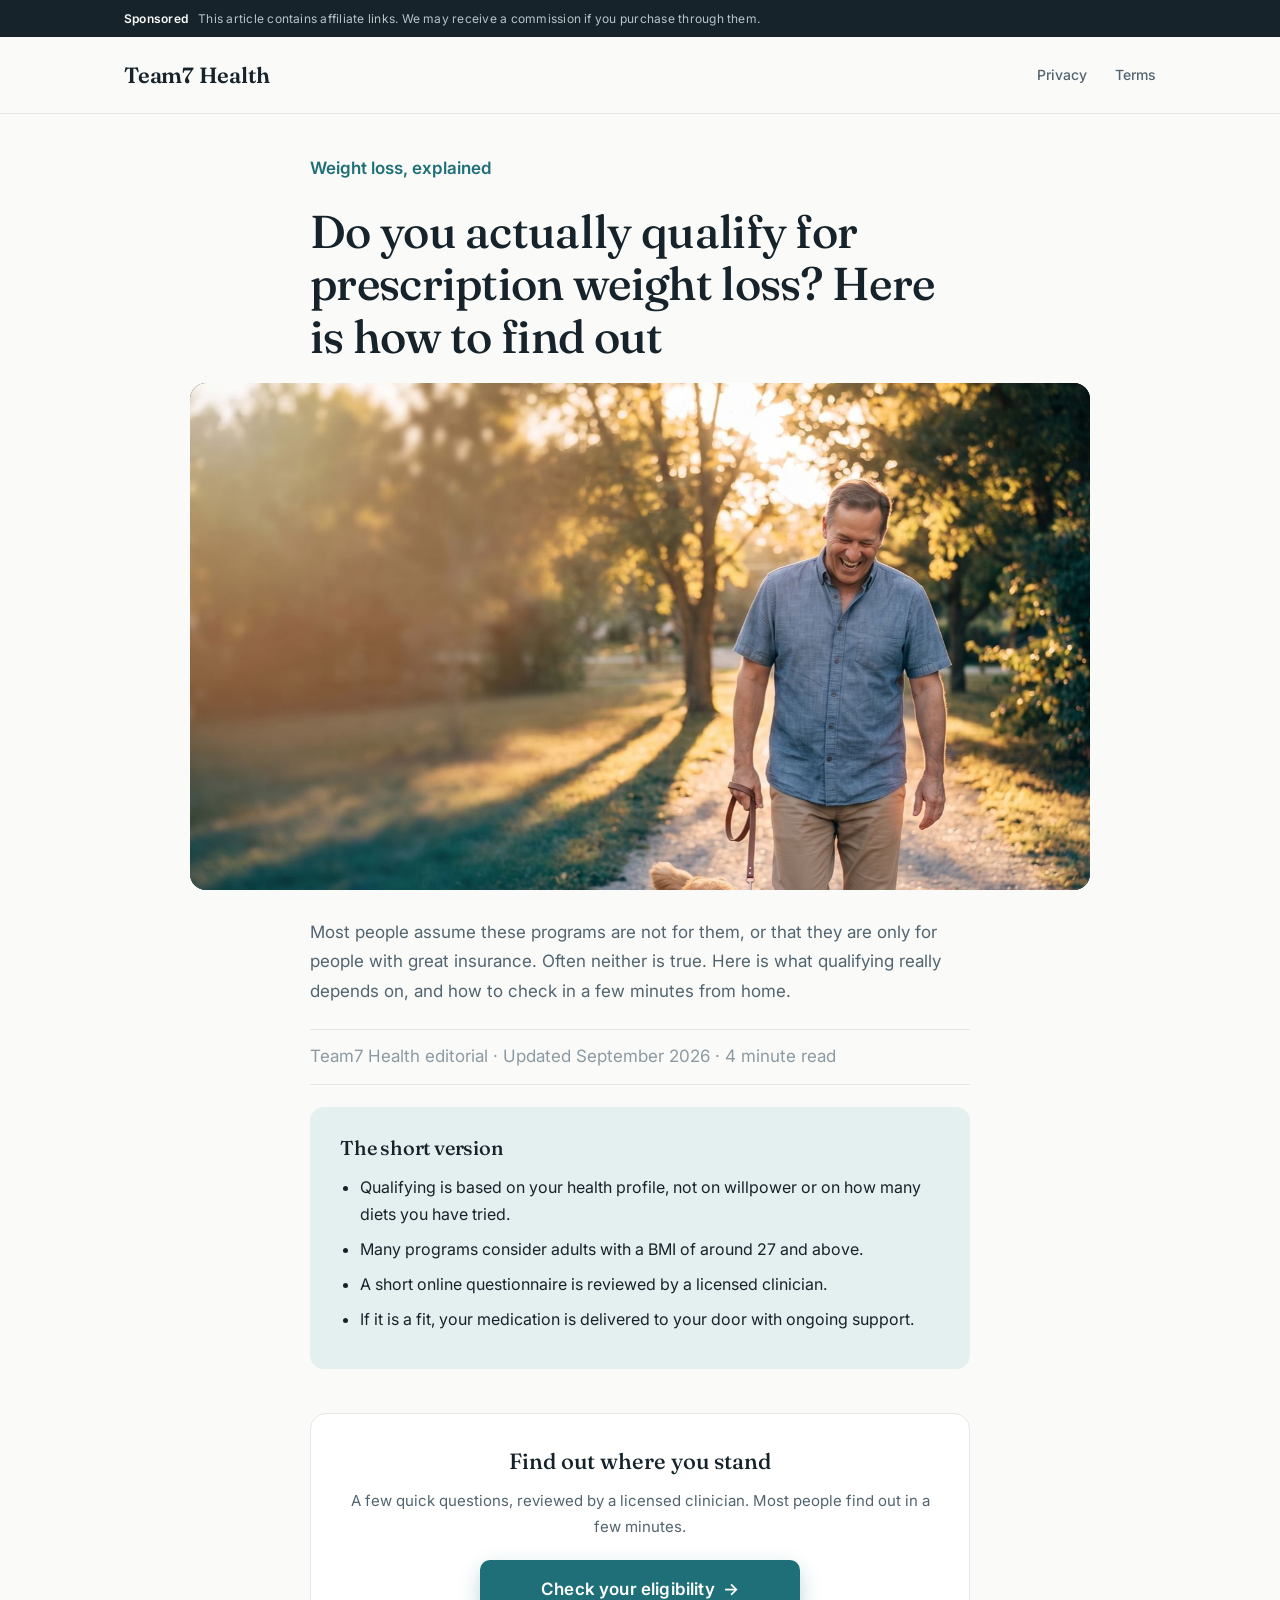
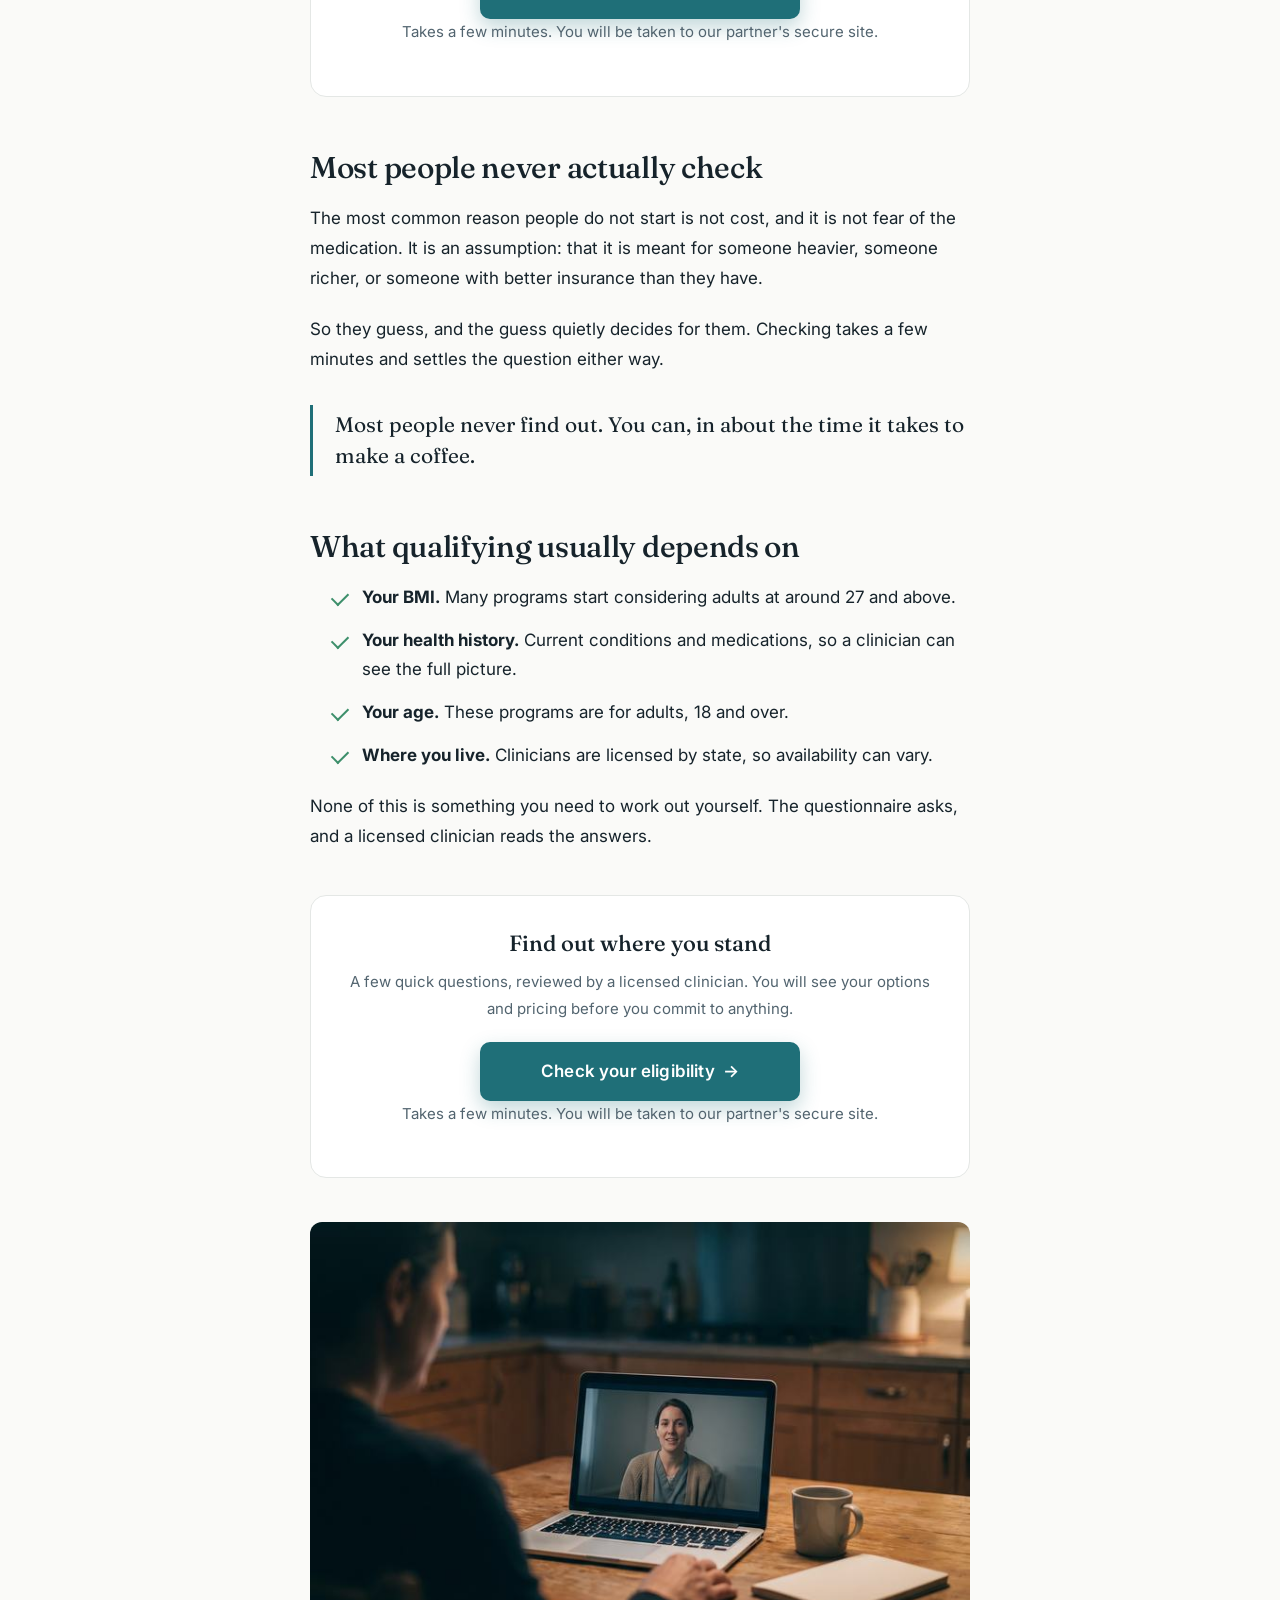
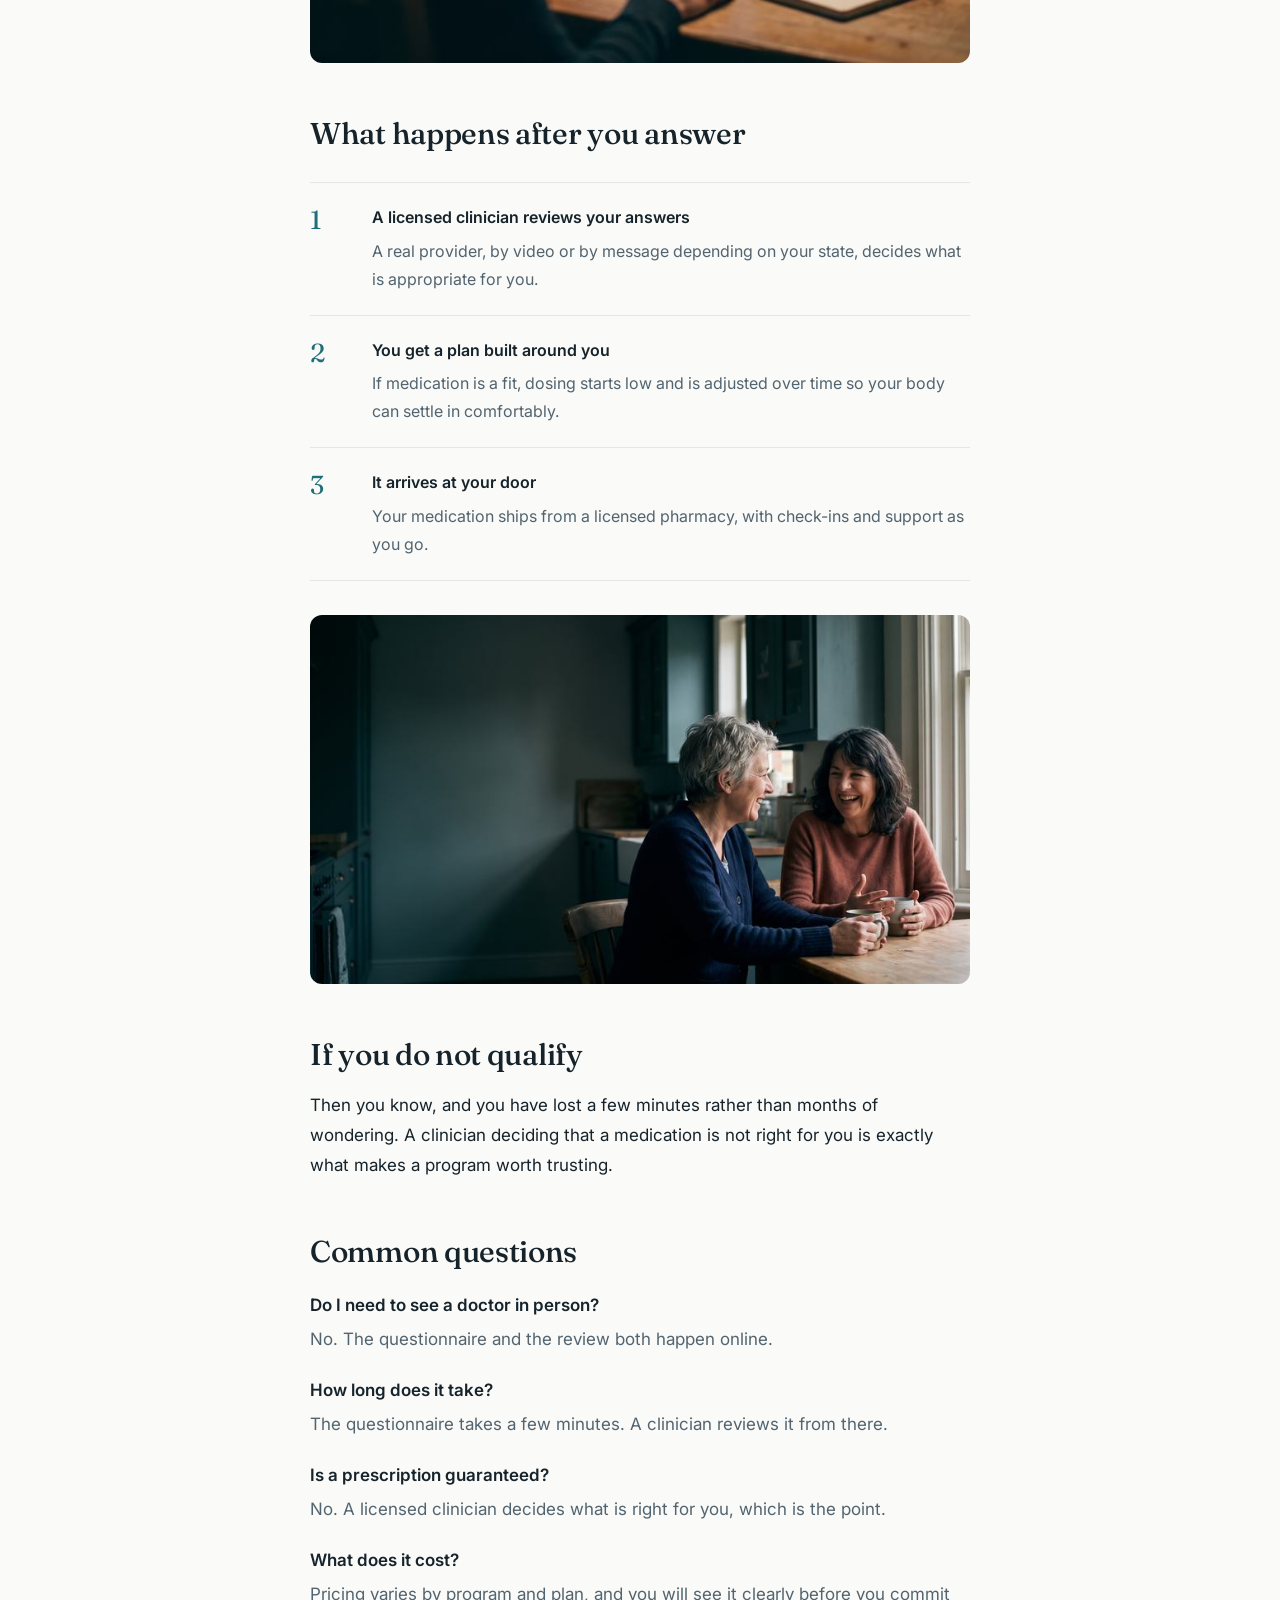
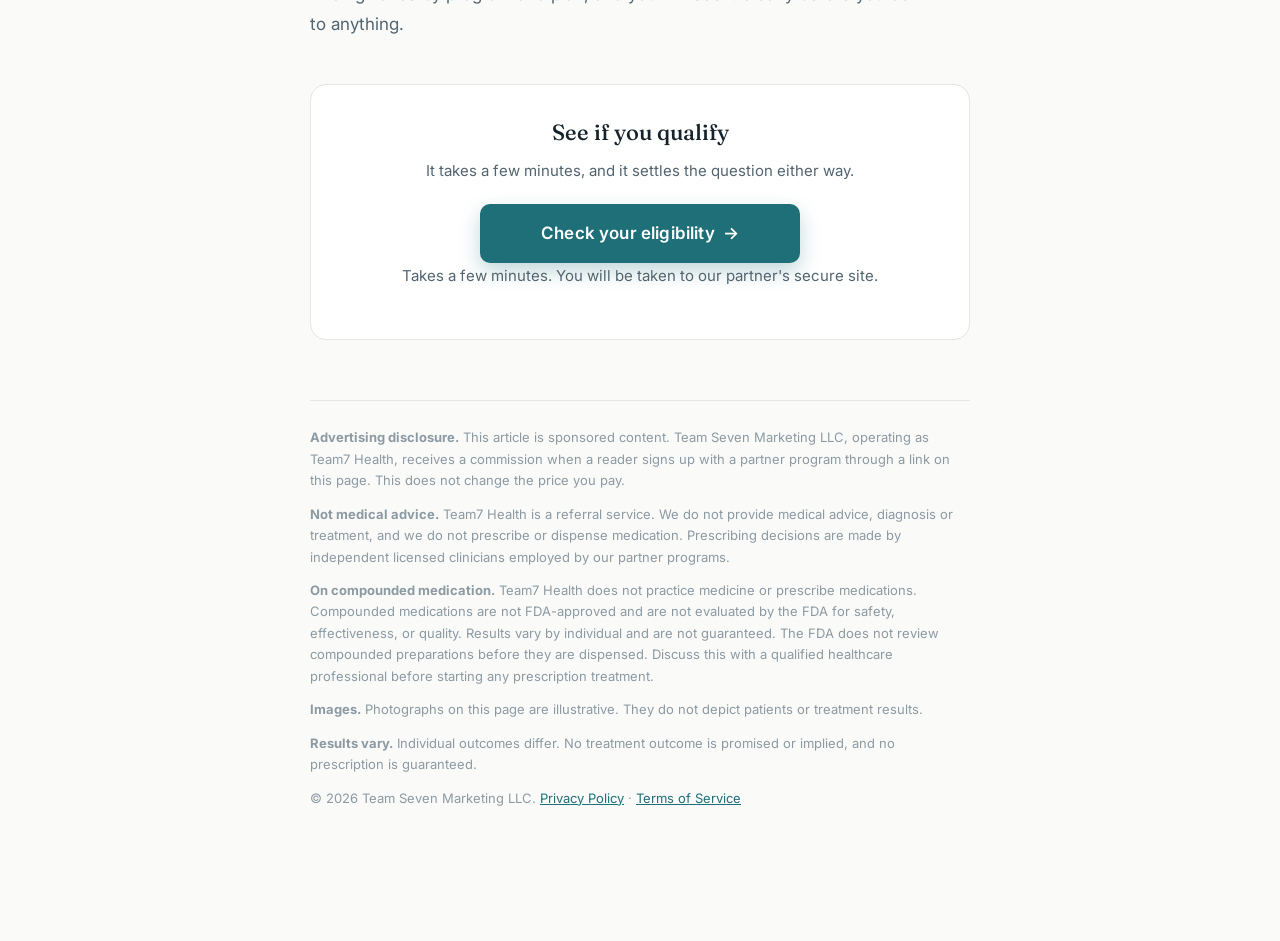
==== commit 8d88ed4d: "advertorials: early CTA at 23% (was 58%), sharper standfirst, BMI threshold in summary" ====
--- a/guide-b.html
+++ b/guide-b.html
@@ -273,6 +273,13 @@
         </ul>
       </div>
 
+      <div class="cta-block">
+        <h3>Find out where you stand</h3>
+        <p>A few quick questions, reviewed by a licensed clinician. Most people find out in a few minutes.</p>
+        <a class="btn cta" href="/go.html?offer=auto" data-cta="early">Check your eligibility <span class="arrow" aria-hidden="true">&rarr;</span></a>
+        <p class="cta-note">Takes a few minutes. You will be taken to our partner's secure site.</p>
+      </div>
+
       <h2>Most people never actually check</h2>
       <p>The most common reason people do not start is not cost, and it is not fear of the medication. It is an assumption: that it is meant for someone heavier, someone richer, or someone with better insurance than they have.</p>
       <p>So they guess, and the guess quietly decides for them. Checking takes a few minutes and settles the question either way.</p>
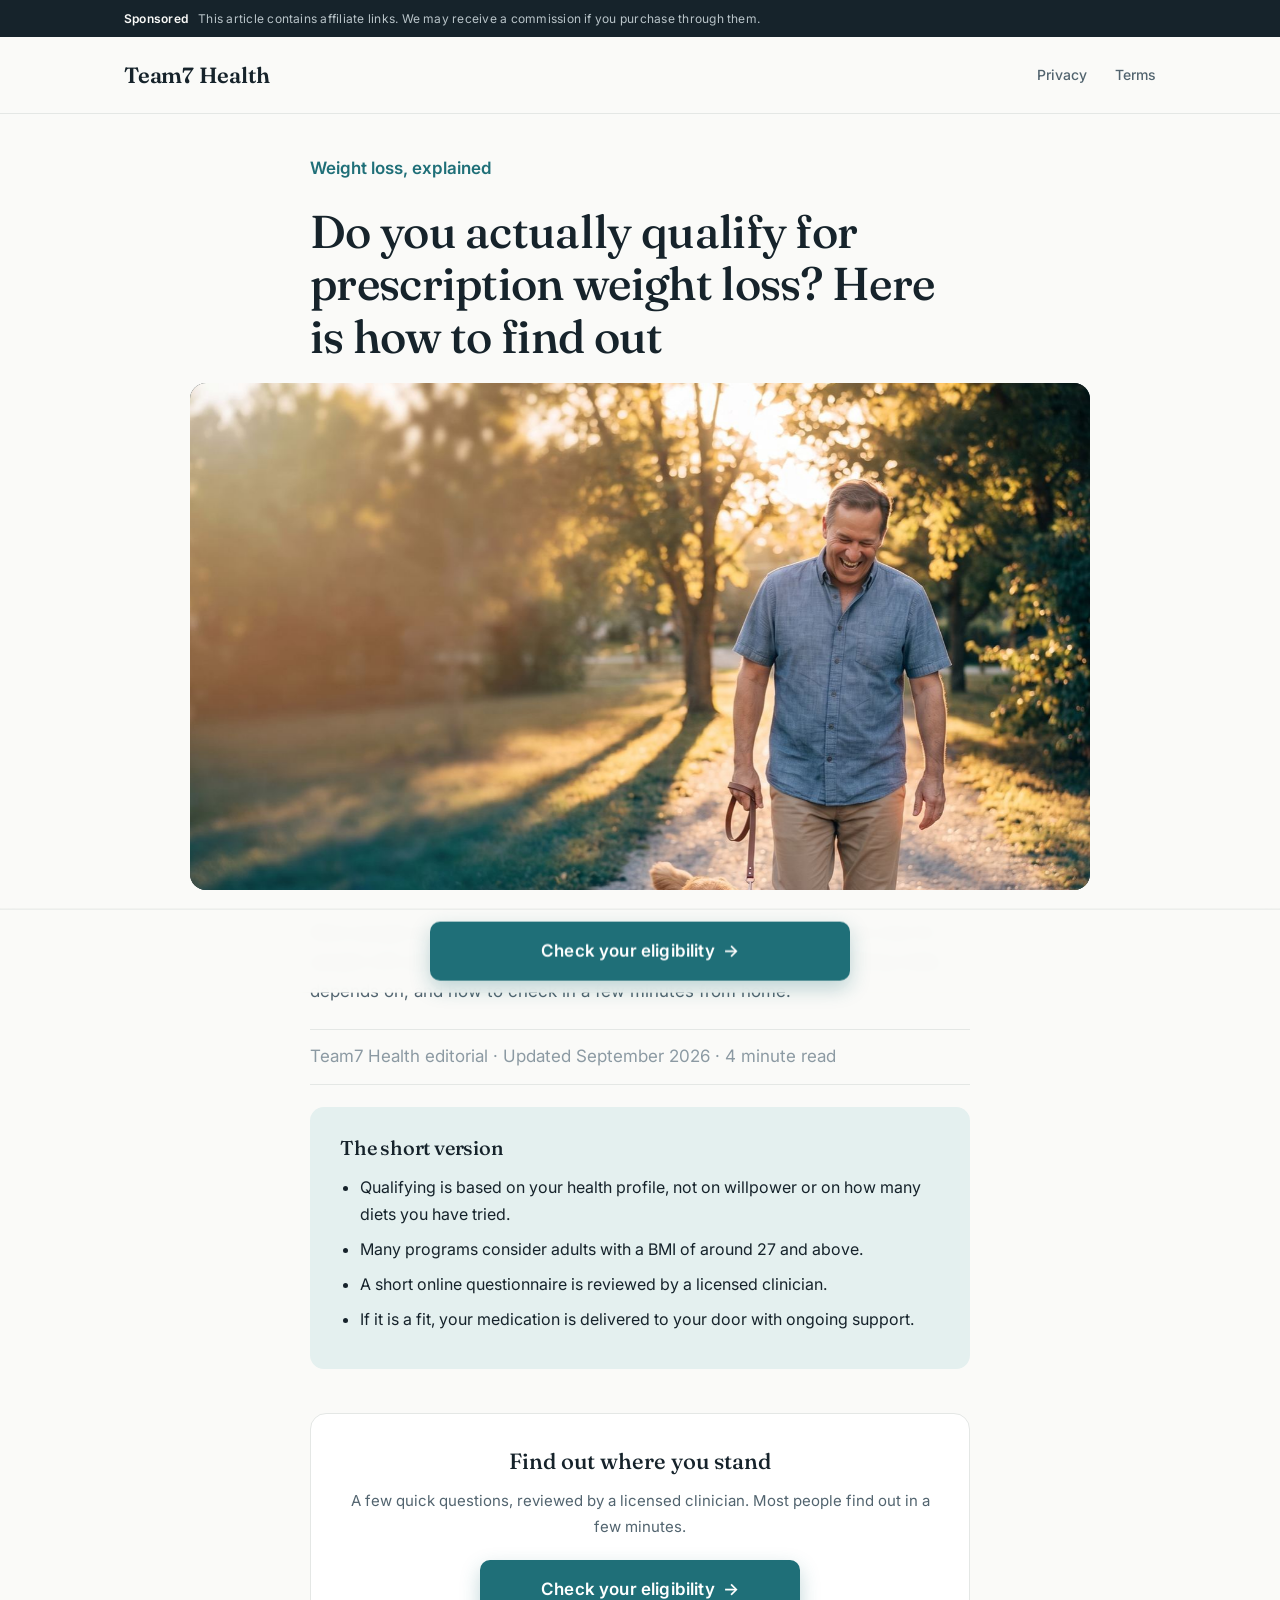
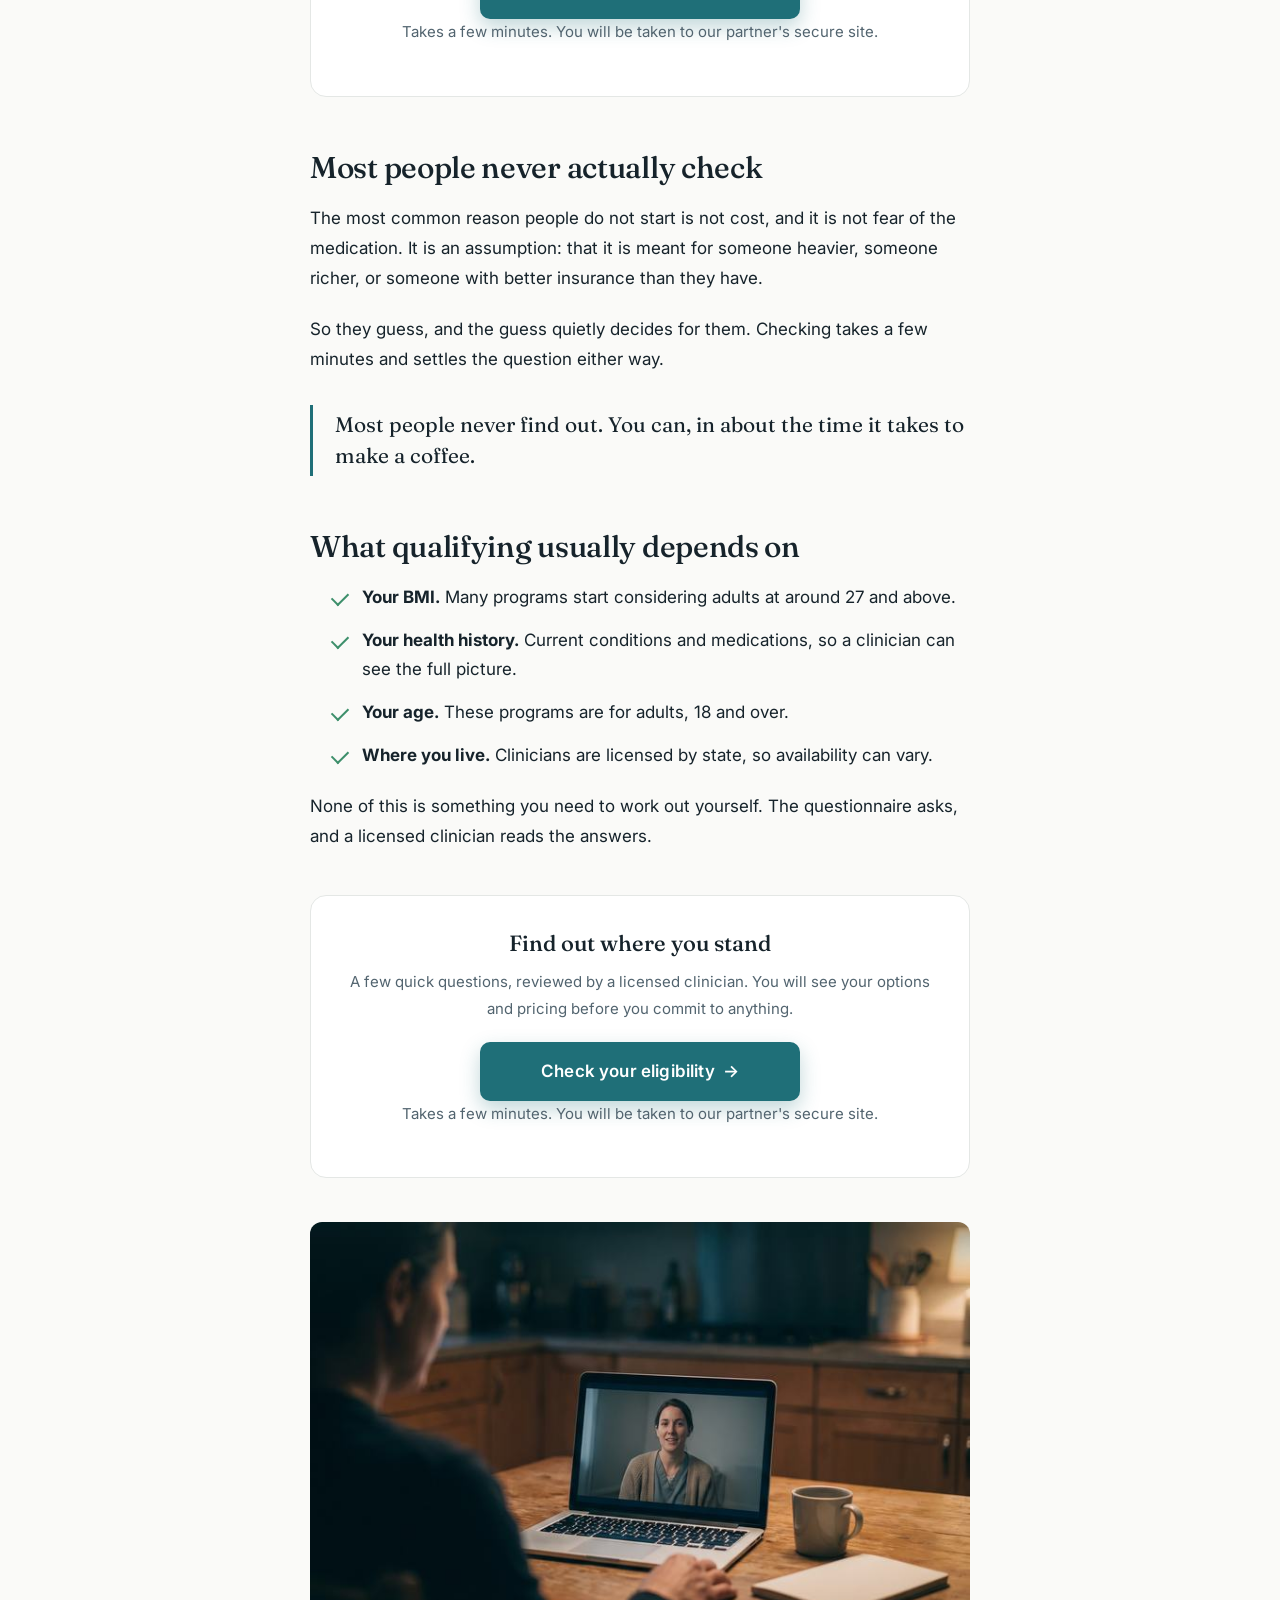
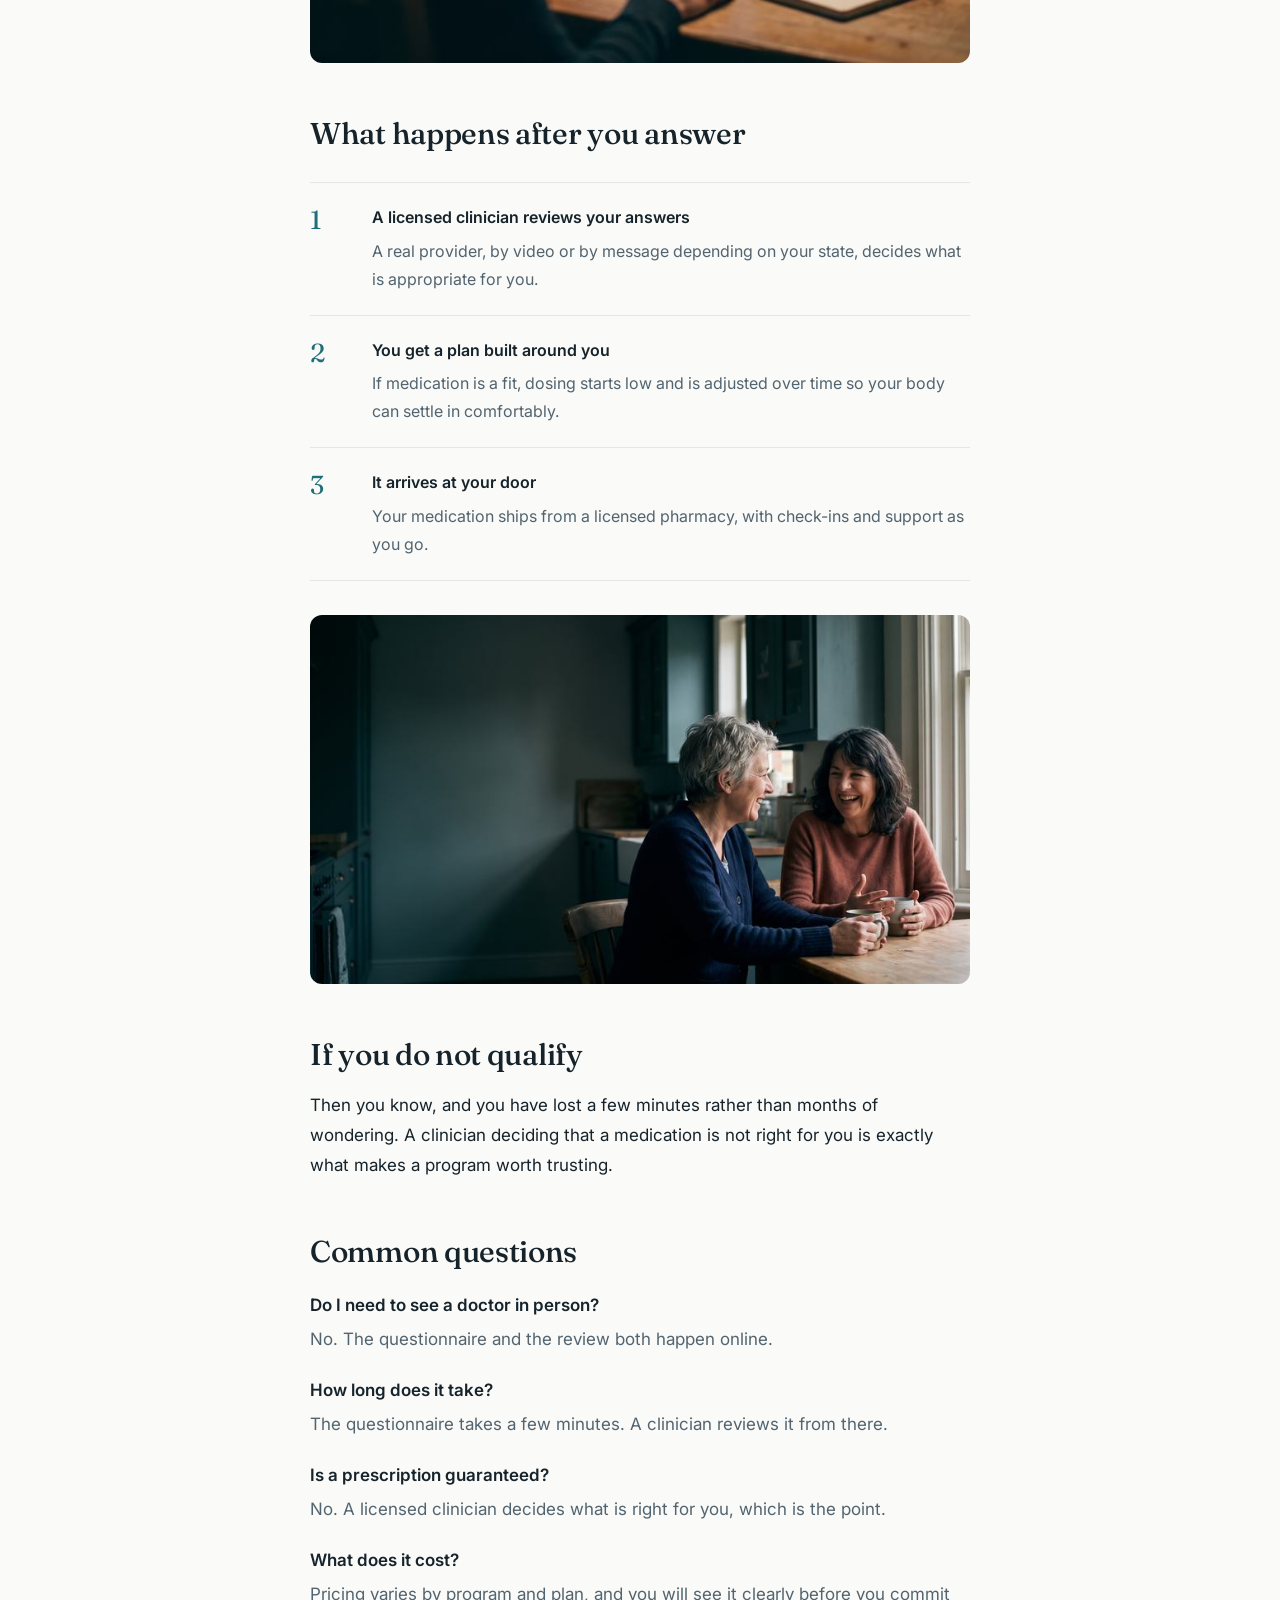
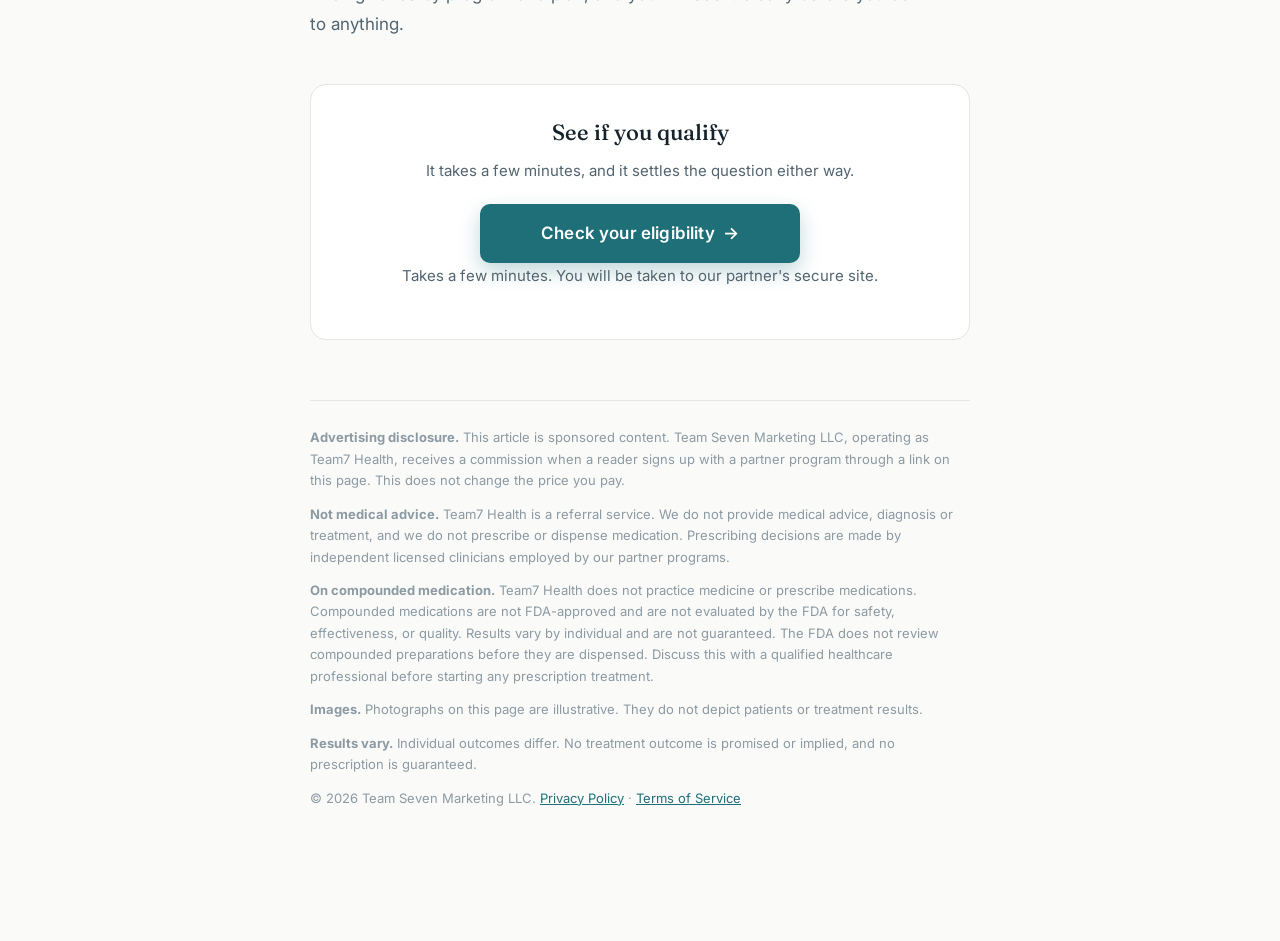
==== commit 8c3ddf97: "sticky CTA: all screen sizes, scroll-triggered, hides at end CTA" ====
--- a/guide-b.html
+++ b/guide-b.html
@@ -189,11 +189,18 @@
     backdrop-filter: blur(8px);
     border-top: 1px solid var(--border);
     padding: 12px 16px;
-    display: none;
-  }
-  .sticky-cta .btn { width: 100%; }
+    display: block;
+  }
+  .sticky-cta .btn { width: 100%; max-width: 420px; }
+  /* Revealed once the reader scrolls past the opening, so it reads as a helpful
+     shortcut rather than an ad bar sitting on the article from the first second. */
+  .sticky-cta.is-visible { display: block; transform: translateY(0); }
+  .sticky-cta {
+    transform: translateY(110%);
+    transition: transform .28s ease;
+    text-align: center;
+  }
   @media (max-width: 900px) {
-    .sticky-cta { display: block; }
     body { padding-bottom: 88px; }
   }
   @media (max-width: 480px) {
@@ -385,9 +392,26 @@
 
   // Fire once when the sticky bar first becomes visible to the reader.
   var sticky = document.querySelector('.sticky-cta');
-  if (sticky && getComputedStyle(sticky).display !== 'none') {
-    T7Analytics.track('sticky_cta_shown', {});
-  }
+  var endCta = document.querySelector('[data-cta="end-of-article"]');
+  var stickySeen = false;
+  function updateSticky() {
+    if (!sticky) return;
+    var past = window.scrollY > window.innerHeight * 0.9;      // read past the opening
+    var atEnd = false;
+    if (endCta) {
+      var r = endCta.getBoundingClientRect();
+      atEnd = r.top < window.innerHeight && r.bottom > 0;       // real CTA on screen
+    }
+    var show = past && !atEnd;
+    sticky.classList.toggle('is-visible', show);
+    if (show && !stickySeen) {
+      stickySeen = true;
+      T7Analytics.track('sticky_cta_shown', {});
+    }
+  }
+  window.addEventListener('scroll', updateSticky, { passive: true });
+  window.addEventListener('resize', updateSticky);
+  updateSticky();
 })();
 </script>
 
